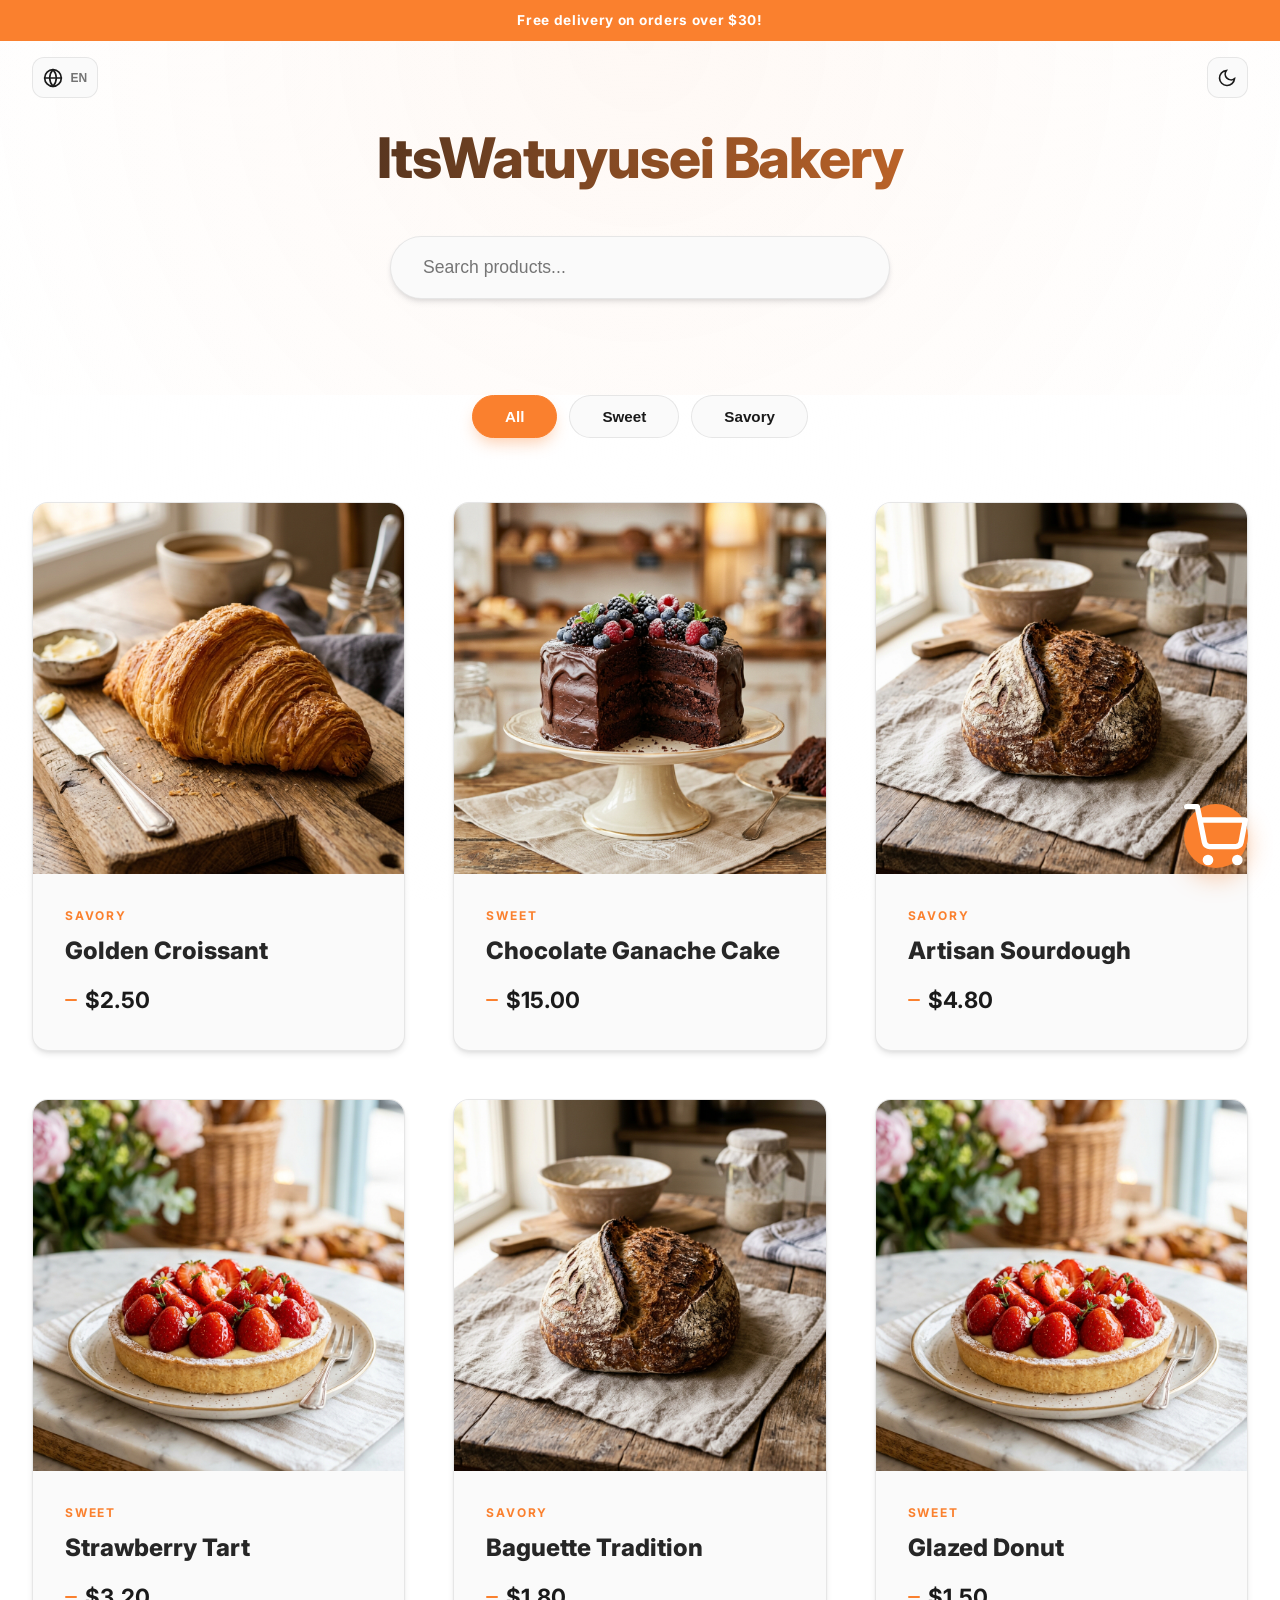
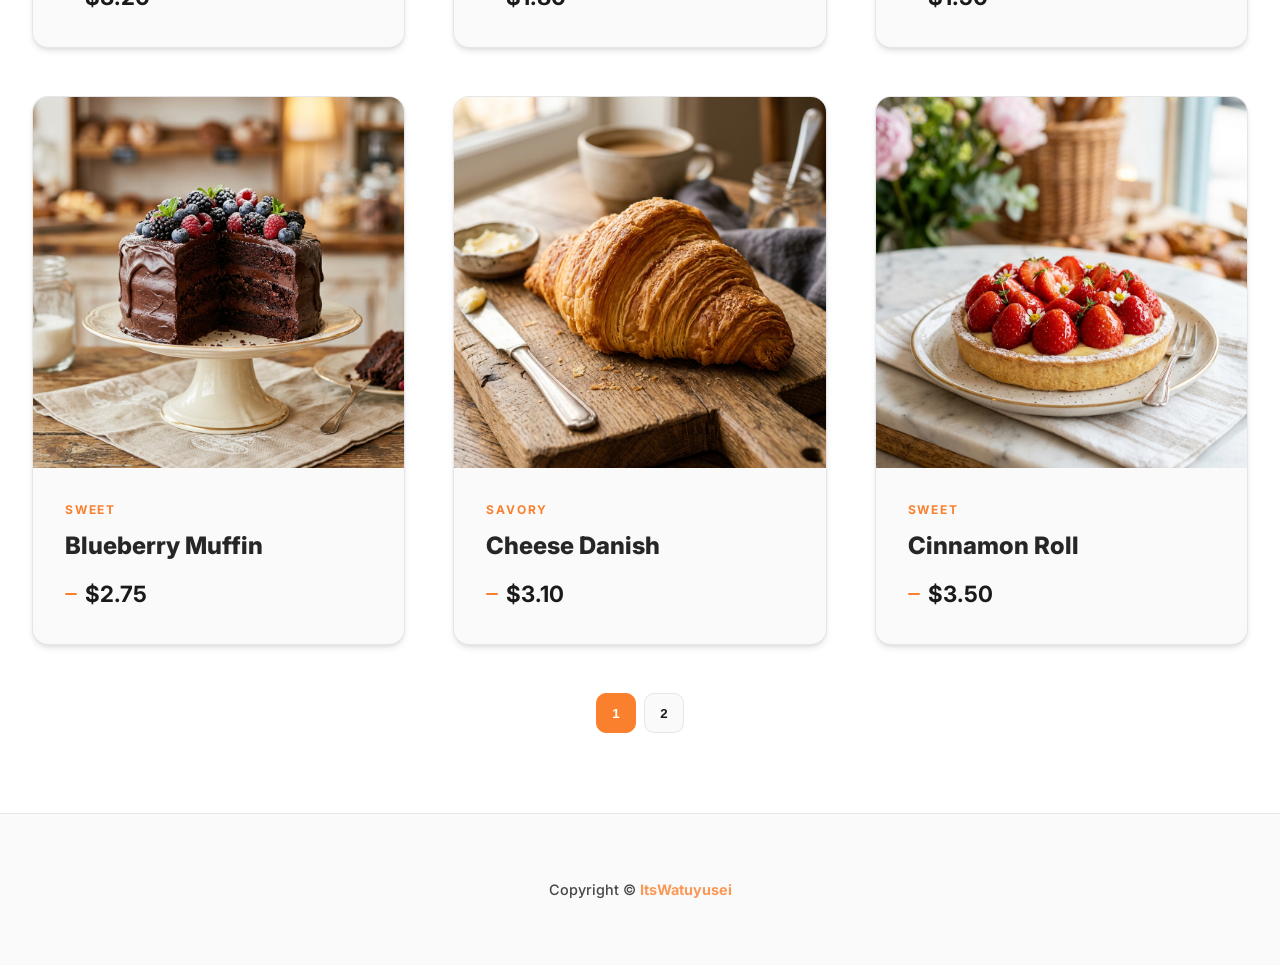
==== showcase/index.html @ b67e89ad "Add files via upload" ====
<!DOCTYPE html>
<html lang="en">
<head>
  <meta charset="UTF-8">
  <meta name="viewport" content="width=device-width, initial-scale=1.0">
  <title>Bakery Showcase | ItsWatuyusei</title>
  <meta name="description" content="Explore our delicious artisan bakery products. Sweet and savory delights made fresh daily.">
  <link rel="preconnect" href="https://fonts.googleapis.com">
  <link rel="preconnect" href="https://fonts.gstatic.com" crossorigin>
  <link href="https://fonts.googleapis.com/css2?family=Inter:wght@400;500;600;700&display=swap" rel="stylesheet">
  <link rel="icon" type="image/x-icon" href="https://itswatuyusei.github.io/favicon.ico">
  <link rel="stylesheet" href="./styles.css">
</head>
<body>
  <div class="app-container">
    <div id="promoBar" class="promo-bar">
      <div id="promoText" class="promo-text"></div>
    </div>
    <header>
      <div class="header-top">
        <div class="header-left">
          <button id="langToggle" class="icon-btn" aria-label="Toggle language">
            <svg viewBox="0 0 24 24" fill="none" stroke="currentColor" stroke-width="2" stroke-linecap="round" stroke-linejoin="round"><circle cx="12" cy="12" r="10"></circle><line x1="2" y1="12" x2="22" y2="12"></line><path d="M12 2a15.3 15.3 0 0 1 4 10 15.3 15.3 0 0 1-4 10 15.3 15.3 0 0 1-4-10 15.3 15.3 0 0 1 4-10z"></path></svg>
            <span class="lang-indicator" id="langIndicator">EN</span>
          </button>
        </div>
        <div class="header-actions">
          <button id="themeToggle" class="icon-btn" aria-label="Toggle theme">
            <svg class="sun-icon" viewBox="0 0 24 24" fill="none" stroke="currentColor" stroke-width="2"><circle cx="12" cy="12" r="5"></circle><line x1="12" y1="1" x2="12" y2="3"></line><line x1="12" y1="21" x2="12" y2="23"></line><line x1="4.22" y1="4.22" x2="5.64" y2="5.64"></line><line x1="18.36" y1="18.36" x2="19.78" y2="19.78"></line><line x1="1" y1="12" x2="3" y2="12"></line><line x1="21" y1="12" x2="23" y2="12"></line><line x1="4.22" y1="19.78" x2="5.64" y2="18.36"></line><line x1="18.36" y1="5.64" x2="19.78" y2="4.22"></line></svg>
            <svg class="moon-icon" viewBox="0 0 24 24" fill="none" stroke="currentColor" stroke-width="2"><path d="M21 12.79A9 9 0 1 1 11.21 3 7 7 0 0 0 21 12.79z"></path></svg>
          </button>
        </div>
      </div>
      <h1>ItsWatuyusei Bakery</h1>
      <div class="search-container">
        <input type="text" id="searchInput">
      </div>
    </header>

    <main>
      <div class="filters">
        <button class="filter-btn active" id="filterAll" data-category="all"></button>
        <button class="filter-btn" id="filterSweet" data-category="sweet"></button>
        <button class="filter-btn" id="filterSavory" data-category="savory"></button>
      </div>

      <div class="products-grid" id="productsGrid">
        <div class="product-card">
          <div class="product-image-container shimmer skeleton-image"></div>
          <div class="product-info">
            <div class="skeleton-text shimmer"></div>
            <div class="skeleton-text shimmer"></div>
            <div class="skeleton-price shimmer"></div>
          </div>
        </div>
        <div class="product-card">
          <div class="product-image-container shimmer skeleton-image"></div>
          <div class="product-info">
            <div class="skeleton-text shimmer"></div>
            <div class="skeleton-text shimmer"></div>
            <div class="skeleton-price shimmer"></div>
          </div>
        </div>
        <div class="product-card">
          <div class="product-image-container shimmer skeleton-image"></div>
          <div class="product-info">
            <div class="skeleton-text shimmer"></div>
            <div class="skeleton-text shimmer"></div>
            <div class="skeleton-price shimmer"></div>
          </div>
        </div>
      </div>

      <div class="pagination" id="pagination"></div>
    </main>

    <div id="productModal" class="modal">
      <div class="modal-content">
        <button id="closeModal" class="close-modal">&times;</button>
        <div class="modal-body">
          <div class="modal-image-container">
            <img id="modalImage" src="" alt="" class="modal-image">
          </div>
          <div class="modal-details">
            <div id="modalCategory" class="product-category"></div>
            <h2 id="modalName" class="product-name"></h2>
            <p id="modalDescription" class="product-description"></p>
            <div id="modalPrice" class="product-price"></div>
            <div class="modal-actions">
              <button id="addToCartBtn" class="add-to-cart-btn"></button>
              <a id="buyButton" href="" target="_blank" class="buy-btn"></a>
            </div>
          </div>
        </div>
      </div>
    </div>

    <button id="cartToggle" class="floating-cart">
      <svg viewBox="0 0 24 24" fill="none" stroke="currentColor" stroke-width="2" stroke-linecap="round" stroke-linejoin="round"><circle cx="9" cy="21" r="1"></circle><circle cx="20" cy="21" r="1"></circle><path d="M1 1h4l2.68 13.39a2 2 0 0 0 2 1.61h9.72a2 2 0 0 0 2-1.61L23 6H6"></path></svg>
      <span id="cartCount" class="cart-count">0</span>
    </button>
    <div id="cartOverlay" class="cart-overlay"></div>
    <div id="cartDrawer" class="cart-drawer">
      <div class="cart-header">
        <h2 id="cartTitle"></h2>
        <button id="closeCart" class="close-cart">&times;</button>
      </div>
      <div id="cartItems" class="cart-items"></div>
      <div class="cart-footer">
        <div class="cart-total-row">
          <span id="totalLabel"></span>
          <span id="cartTotal">$0.00</span>
        </div>
        <button id="checkoutBtn" class="checkout-btn"></button>
      </div>
    </div>

    <footer>
      <p>Copyright © <a href="https://itswatuyusei.com" target="_blank" rel="noopener noreferrer">ItsWatuyusei</a></p>
    </footer>
  </div>

  <script src="./config.js"></script>
  <script src="./app.js"></script>
</body>
</html>
---- showcase/styles.css ----
:root {
  --primary-h: 24;
  --primary-s: 95%;
  --primary-l: 58%;
  --primary: hsl(var(--primary-h), var(--primary-s), var(--primary-l));
  --primary-dark: hsl(var(--primary-h), var(--primary-s), 45%);
  --background: hsl(0, 0%, 100%);
  --foreground: hsl(0, 0%, 10%);
  --card: hsl(0, 0%, 98%);
  --card-foreground: hsl(0, 0%, 15%);
  --border: hsla(0, 0%, 0%, 0.08);
  --radius: 16px;
  --font-inter: 'Inter', sans-serif;
  --shadow: 0 4px 6px -1px rgba(0, 0, 0, 0.1), 0 2px 4px -1px rgba(0, 0, 0, 0.06);
  --shadow-hover: 0 20px 25px -5px rgba(0, 0, 0, 0.1), 0 10px 10px -5px rgba(0, 0, 0, 0.04);
}

body.dark-mode {
  --background: hsl(0, 0%, 3%);
  --foreground: hsl(0, 0%, 98%);
  --card: hsl(0, 0%, 7%);
  --card-foreground: hsl(0, 0%, 92%);
  --border: hsla(0, 0%, 100%, 0.1);
  --shadow: 0 10px 15px -3px rgba(0, 0, 0, 0.5);
  --shadow-hover: 0 25px 50px -12px rgba(0, 0, 0, 0.7);
}

* {
  margin: 0;
  padding: 0;
  box-sizing: border-box;
}

body {
  font-family: var(--font-inter);
  background-color: var(--background);
  background-image: 
    linear-gradient(var(--background), var(--background)),
    url('./bakery_background_texture_1777567586978.png');
  background-blend-mode: overlay;
  background-size: cover;
  background-attachment: fixed;
  background-position: center;
  color: var(--foreground);
  line-height: 1.6;
  transition: background-color 0.4s ease, color 0.4s ease;
  overflow-x: hidden;
}

body::before {
  content: "";
  position: fixed;
  top: 0;
  left: 0;
  width: 100%;
  height: 100%;
  background: radial-gradient(circle at center, transparent, var(--background));
  pointer-events: none;
  z-index: -1;
}

.app-container {
  min-height: 100vh;
  display: flex;
  flex-direction: column;
}

.promo-bar {
  background-color: var(--primary);
  color: white;
  padding: 0.6rem 1rem;
  text-align: center;
  font-size: 0.85rem;
  font-weight: 700;
  letter-spacing: 0.05em;
  position: relative;
  overflow: hidden;
  z-index: 100;
}

.promo-text {
  animation: promoFade 0.5s ease-in-out;
}

@keyframes promoFade {
  from { opacity: 0; transform: translateY(10px); }
  to { opacity: 1; transform: translateY(0); }
}

header {
  padding: 1rem 2rem 4rem;
  text-align: center;
  background: radial-gradient(circle at top, hsla(var(--primary-h), var(--primary-s), var(--primary-l), 0.05), transparent);
  position: relative;
}

.header-left {
  margin-right: auto;
}

.lang-indicator {
  font-size: 0.75rem;
  font-weight: 800;
  margin-left: 0.5rem;
  opacity: 0.6;
  transition: opacity 0.3s;
}

.icon-btn:hover .lang-indicator {
  opacity: 1;
}

.header-top {
  display: flex;
  justify-content: flex-end;
  align-items: center;
  gap: 1rem;
  max-width: 1300px;
  margin: 0 auto 1rem;
  width: 100%;
}

.header-actions {
  display: flex;
  gap: 0.75rem;
  align-items: center;
}

.icon-btn {
  background: none;
  text-decoration: none;
  border: 1px solid var(--border);
  color: var(--foreground);
  padding: 0.6rem;
  border-radius: 12px;
  cursor: pointer;
  transition: all 0.3s ease;
  display: flex;
  align-items: center;
  justify-content: center;
  background-color: var(--card);
}

.icon-btn:hover {
  border-color: var(--primary);
  color: var(--primary);
  transform: translateY(-2px);
}

.icon-btn svg {
  width: 20px;
  height: 20px;
}

.sun-icon { display: none; }
.moon-icon { display: block; }

body.dark-mode .sun-icon { display: block; }
body.dark-mode .moon-icon { display: none; }

h1 {
  font-size: 3.5rem;
  font-weight: 800;
  letter-spacing: -0.02em;
  margin-bottom: 1rem;
  background: linear-gradient(to right, var(--foreground), var(--primary));
  -webkit-background-clip: text;
  -webkit-text-fill-color: transparent;
}

.search-container {
  max-width: 500px;
  margin: 2rem auto;
  position: relative;
}

#searchInput {
  width: 100%;
  padding: 1.25rem 2rem;
  border-radius: 100px;
  border: 1px solid var(--border);
  background-color: var(--card);
  color: var(--foreground);
  font-size: 1.1rem;
  box-shadow: var(--shadow);
  transition: all 0.4s cubic-bezier(0.175, 0.885, 0.32, 1.275);
}

#searchInput:focus {
  outline: none;
  border-color: var(--primary);
  transform: scale(1.02);
  box-shadow: 0 0 0 4px hsla(var(--primary-h), var(--primary-s), var(--primary-l), 0.15);
}

.filters {
  display: flex;
  justify-content: center;
  gap: 0.75rem;
  margin-bottom: 4rem;
  flex-wrap: wrap;
}

.filter-btn {
  padding: 0.75rem 2rem;
  border-radius: 100px;
  border: 1px solid var(--border);
  background-color: var(--card);
  color: var(--foreground);
  cursor: pointer;
  transition: all 0.3s ease;
  font-weight: 600;
  font-size: 0.95rem;
}

.filter-btn:hover {
  border-color: var(--primary);
  transform: translateY(-2px);
}

.filter-btn.active {
  background-color: var(--primary);
  color: white;
  border-color: var(--primary);
  box-shadow: 0 8px 16px -4px hsla(var(--primary-h), var(--primary-s), var(--primary-l), 0.4);
}

.products-grid {
  display: grid;
  grid-template-columns: repeat(auto-fill, minmax(320px, 1fr));
  gap: 3rem;
  padding: 0 2rem;
  max-width: 1300px;
  margin: 0 auto 3rem;
  flex: 1;
}

.product-card {
  background-color: var(--card);
  border-radius: var(--radius);
  border: 1px solid var(--border);
  overflow: hidden;
  transition: all 0.5s cubic-bezier(0.23, 1, 0.32, 1);
  cursor: pointer;
  display: flex;
  flex-direction: column;
  box-shadow: var(--shadow);
  opacity: 0;
  animation: fadeInUp 0.8s forwards;
}

@keyframes fadeInUp {
  from {
    opacity: 0;
    transform: translateY(30px);
  }
  to {
    opacity: 1;
    transform: translateY(0);
  }
}

.product-card:hover {
  transform: translateY(-12px) scale(1.02);
  box-shadow: var(--shadow-hover);
  border-color: hsla(var(--primary-h), var(--primary-s), var(--primary-l), 0.3);
}

.product-image-container {
  width: 100%;
  aspect-ratio: 1/1;
  overflow: hidden;
  background-color: var(--border);
  position: relative;
}

.product-image {
  width: 100%;
  height: 100%;
  object-fit: cover;
  transition: transform 0.8s cubic-bezier(0.2, 0, 0, 1);
}

.product-card:hover .product-image {
  transform: scale(1.15);
}

.product-info {
  padding: 2rem;
  flex: 1;
  display: flex;
  flex-direction: column;
}

.product-category {
  font-size: 0.75rem;
  text-transform: uppercase;
  letter-spacing: 0.15em;
  color: var(--primary);
  font-weight: 700;
  margin-bottom: 0.75rem;
}

.product-name {
  font-size: 1.5rem;
  font-weight: 800;
  margin-bottom: 1rem;
  color: var(--card-foreground);
  line-height: 1.2;
}

.product-price {
  font-size: 1.4rem;
  font-weight: 700;
  color: var(--foreground);
  margin-top: auto;
  display: flex;
  align-items: center;
  gap: 0.5rem;
}

.product-price::before {
  content: "";
  width: 12px;
  height: 2px;
  background: var(--primary);
  border-radius: 2px;
}

.pagination {
  display: flex;
  justify-content: center;
  gap: 0.5rem;
  margin: 2rem auto 5rem;
}

.page-btn {
  width: 40px;
  height: 40px;
  border-radius: 10px;
  border: 1px solid var(--border);
  background-color: var(--card);
  color: var(--foreground);
  cursor: pointer;
  transition: all 0.3s ease;
  font-weight: 600;
  display: flex;
  align-items: center;
  justify-content: center;
}

.page-btn:hover {
  border-color: var(--primary);
  color: var(--primary);
}

.page-btn.active {
  background-color: var(--primary);
  color: white;
  border-color: var(--primary);
}

footer {
  padding: 4rem 2rem;
  text-align: center;
  border-top: 1px solid var(--border);
  background-color: var(--card);
}

footer p {
  opacity: 0.8;
  font-weight: 500;
  font-size: 0.9rem;
}

footer a {
  color: var(--primary);
  text-decoration: none;
  font-weight: 700;
  transition: opacity 0.3s;
}

footer a:hover {
  opacity: 0.7;
}

.shimmer {
  background: linear-gradient(
    90deg,
    var(--card) 25%,
    var(--border) 50%,
    var(--card) 75%
  );
  background-size: 200% 100%;
  animation: shimmer 1.5s infinite linear;
}

@keyframes shimmer {
  to {
    background-position: -200% 0;
  }
}

.skeleton-image { height: 100%; width: 100%; }
.skeleton-text { height: 24px; width: 80%; margin: 10px 0; border-radius: 6px; }
.skeleton-price { height: 28px; width: 40%; border-radius: 6px; margin-top: 20px; }

.no-results {
  grid-column: 1 / -1;
  text-align: center;
  padding: 4rem;
  font-size: 1.2rem;
  opacity: 0.6;
}

@media (max-width: 768px) {
  h1 { font-size: 2.5rem; }
  .products-grid { gap: 1.5rem; padding: 0 1rem; }
}

.modal {
  position: fixed;
  top: 0;
  left: 0;
  width: 100%;
  height: 100%;
  background-color: rgba(0, 0, 0, 0.8);
  backdrop-filter: blur(8px);
  display: none;
  justify-content: center;
  align-items: center;
  z-index: 1000;
  padding: 2rem;
  opacity: 0;
  transition: opacity 0.3s ease;
}

.modal.active {
  display: flex;
  opacity: 1;
}

.modal-content {
  background-color: var(--card);
  width: 100%;
  max-width: 900px;
  border-radius: 24px;
  position: relative;
  overflow: hidden;
  box-shadow: var(--shadow-hover);
  animation: modalPop 0.4s cubic-bezier(0.175, 0.885, 0.32, 1.275);
}

@keyframes modalPop {
  from { transform: scale(0.9) translateY(20px); opacity: 0; }
  to { transform: scale(1) translateY(0); opacity: 1; }
}

.close-modal {
  position: absolute;
  top: 1.5rem;
  right: 1.5rem;
  background: var(--background);
  border: 1px solid var(--border);
  width: 40px;
  height: 40px;
  border-radius: 50%;
  font-size: 1.5rem;
  cursor: pointer;
  z-index: 10;
  color: var(--foreground);
  display: flex;
  align-items: center;
  justify-content: center;
  transition: all 0.3s ease;
}

.close-modal:hover {
  background-color: var(--primary);
  color: white;
  border-color: var(--primary);
}

.modal-body {
  display: grid;
  grid-template-columns: 1fr 1fr;
}

.modal-image-container {
  width: 100%;
  aspect-ratio: 1/1;
  background-color: var(--border);
}

.modal-image {
  width: 100%;
  height: 100%;
  object-fit: cover;
}

.modal-details {
  padding: 3rem;
  display: flex;
  flex-direction: column;
}

.product-description {
  margin: 1.5rem 0;
  color: var(--card-foreground);
  opacity: 0.8;
  font-size: 1.05rem;
  line-height: 1.6;
}

.modal-actions {
  display: flex;
  gap: 1rem;
  margin-top: 2rem;
  flex-wrap: wrap;
}

.add-to-cart-btn {
  flex: 1;
  min-width: 150px;
  background-color: var(--card);
  border: 2px solid var(--primary);
  color: var(--primary);
  padding: 1rem;
  border-radius: 12px;
  font-weight: 700;
  cursor: pointer;
  transition: all 0.3s ease;
}

.add-to-cart-btn:hover {
  background-color: var(--primary);
  color: white;
}

.buy-btn {
  flex: 1;
  min-width: 150px;
  display: inline-flex;
  align-items: center;
  justify-content: center;
  background-color: #25d366; 
  color: white;
  text-decoration: none;
  padding: 1rem;
  border-radius: 12px;
  font-weight: 700;
  transition: all 0.3s ease;
  box-shadow: 0 4px 15px rgba(37, 211, 102, 0.3);
}

.buy-btn:hover {
  transform: translateY(-3px);
  box-shadow: 0 8px 25px rgba(37, 211, 102, 0.4);
  filter: brightness(1.1);
}

.floating-cart {
  position: fixed;
  bottom: 2rem;
  right: 2rem;
  width: 64px;
  height: 64px;
  background-color: var(--primary);
  color: white;
  border: none;
  border-radius: 50%;
  display: flex;
  align-items: center;
  justify-content: center;
  box-shadow: 0 10px 25px hsla(var(--primary-h), var(--primary-s), var(--primary-l), 0.4);
  cursor: pointer;
  z-index: 900;
  transition: all 0.3s cubic-bezier(0.175, 0.885, 0.32, 1.275);
}

.floating-cart:hover {
  transform: scale(1.1) translateY(-5px);
}

.cart-count {
  position: absolute;
  top: -5px;
  right: -5px;
  background-color: var(--foreground);
  color: var(--background);
  font-size: 0.75rem;
  font-weight: 800;
  width: 24px;
  height: 24px;
  border-radius: 50%;
  display: flex;
  align-items: center;
  justify-content: center;
  border: 2px solid var(--primary);
}

.cart-overlay {
  position: fixed;
  top: 0;
  left: 0;
  width: 100%;
  height: 100%;
  background-color: rgba(0,0,0,0.5);
  backdrop-filter: blur(4px);
  z-index: 1900;
  opacity: 0;
  visibility: hidden;
  transition: all 0.4s ease;
}

.cart-overlay.active {
  opacity: 1;
  visibility: visible;
}

.cart-drawer {
  position: fixed;
  top: 0;
  right: -100%;
  width: 100%;
  max-width: 400px;
  height: 100%;
  background-color: var(--card);
  backdrop-filter: blur(10px);
  box-shadow: -10px 0 30px rgba(0,0,0,0.1);
  z-index: 2000;
  transition: right 0.4s cubic-bezier(0.4, 0, 0.2, 1);
  display: flex;
  flex-direction: column;
}

.cart-drawer.active {
  right: 0;
}

.cart-header {
  padding: 2rem;
  border-bottom: 1px solid var(--border);
  display: flex;
  justify-content: space-between;
  align-items: center;
}

.close-cart {
  background: none;
  border: none;
  font-size: 2rem;
  color: var(--foreground);
  cursor: pointer;
}

.cart-items {
  flex: 1;
  overflow-y: auto;
  padding: 2rem;
  display: flex;
  flex-direction: column;
  gap: 1.5rem;
}

.cart-item {
  display: flex;
  gap: 1rem;
  align-items: center;
  animation: fadeInUp 0.3s ease-out;
}

.cart-item-img {
  width: 60px;
  height: 60px;
  border-radius: 8px;
  object-fit: cover;
}

.cart-item-info {
  flex: 1;
}

.cart-item-name {
  font-weight: 700;
  font-size: 0.95rem;
}

.cart-item-price {
  font-size: 0.85rem;
  opacity: 0.7;
}

.remove-item {
  background: none;
  border: none;
  color: #ff4444;
  cursor: pointer;
  padding: 0.5rem;
}

.cart-footer {
  padding: 2rem;
  border-top: 1px solid var(--border);
  background-color: var(--background);
}

.cart-total-row {
  display: flex;
  justify-content: space-between;
  font-size: 1.2rem;
  font-weight: 800;
  margin-bottom: 1.5rem;
}

.checkout-btn {
  width: 100%;
  background-color: #25d366;
  color: white;
  border: none;
  padding: 1.25rem;
  border-radius: 12px;
  font-weight: 800;
  font-size: 1rem;
  cursor: pointer;
  transition: all 0.3s ease;
  box-shadow: 0 4px 15px rgba(37, 211, 102, 0.3);
}

.checkout-btn:hover:not(:disabled) {
  filter: brightness(1.1);
  transform: translateY(-2px);
}

.checkout-btn:disabled {
  background-color: var(--border);
  cursor: not-allowed;
  box-shadow: none;
}

@media (max-width: 768px) {
  h1 { font-size: 2.5rem; }
  .products-grid { gap: 1.5rem; padding: 0 1rem; }
  .modal-body {
    grid-template-columns: 1fr;
  }
  .modal-details {
    padding: 2rem;
  }
  .modal {
    padding: 1rem;
  }
  .modal-image-container {
    aspect-ratio: 16/9;
  }
}

@media (max-width: 480px) {
  header {
    padding: 1.5rem 1rem 3rem;
  }
  h1 { font-size: 2rem; }
  .filters {
    gap: 0.5rem;
    margin-bottom: 2.5rem;
  }
  .filter-btn {
    padding: 0.6rem 1.2rem;
    font-size: 0.85rem;
  }
  .product-card {
    border-radius: 12px;
  }
  .product-info {
    padding: 1.5rem;
  }
  .product-name {
    font-size: 1.25rem;
  }
  .modal-content {
    border-radius: 16px;
  }
  .modal-details {
    padding: 1.5rem;
  }
}

@media (hover: none) {
  body {
    background-attachment: scroll;
  }
  .product-card:hover {
    transform: none;
  }
}
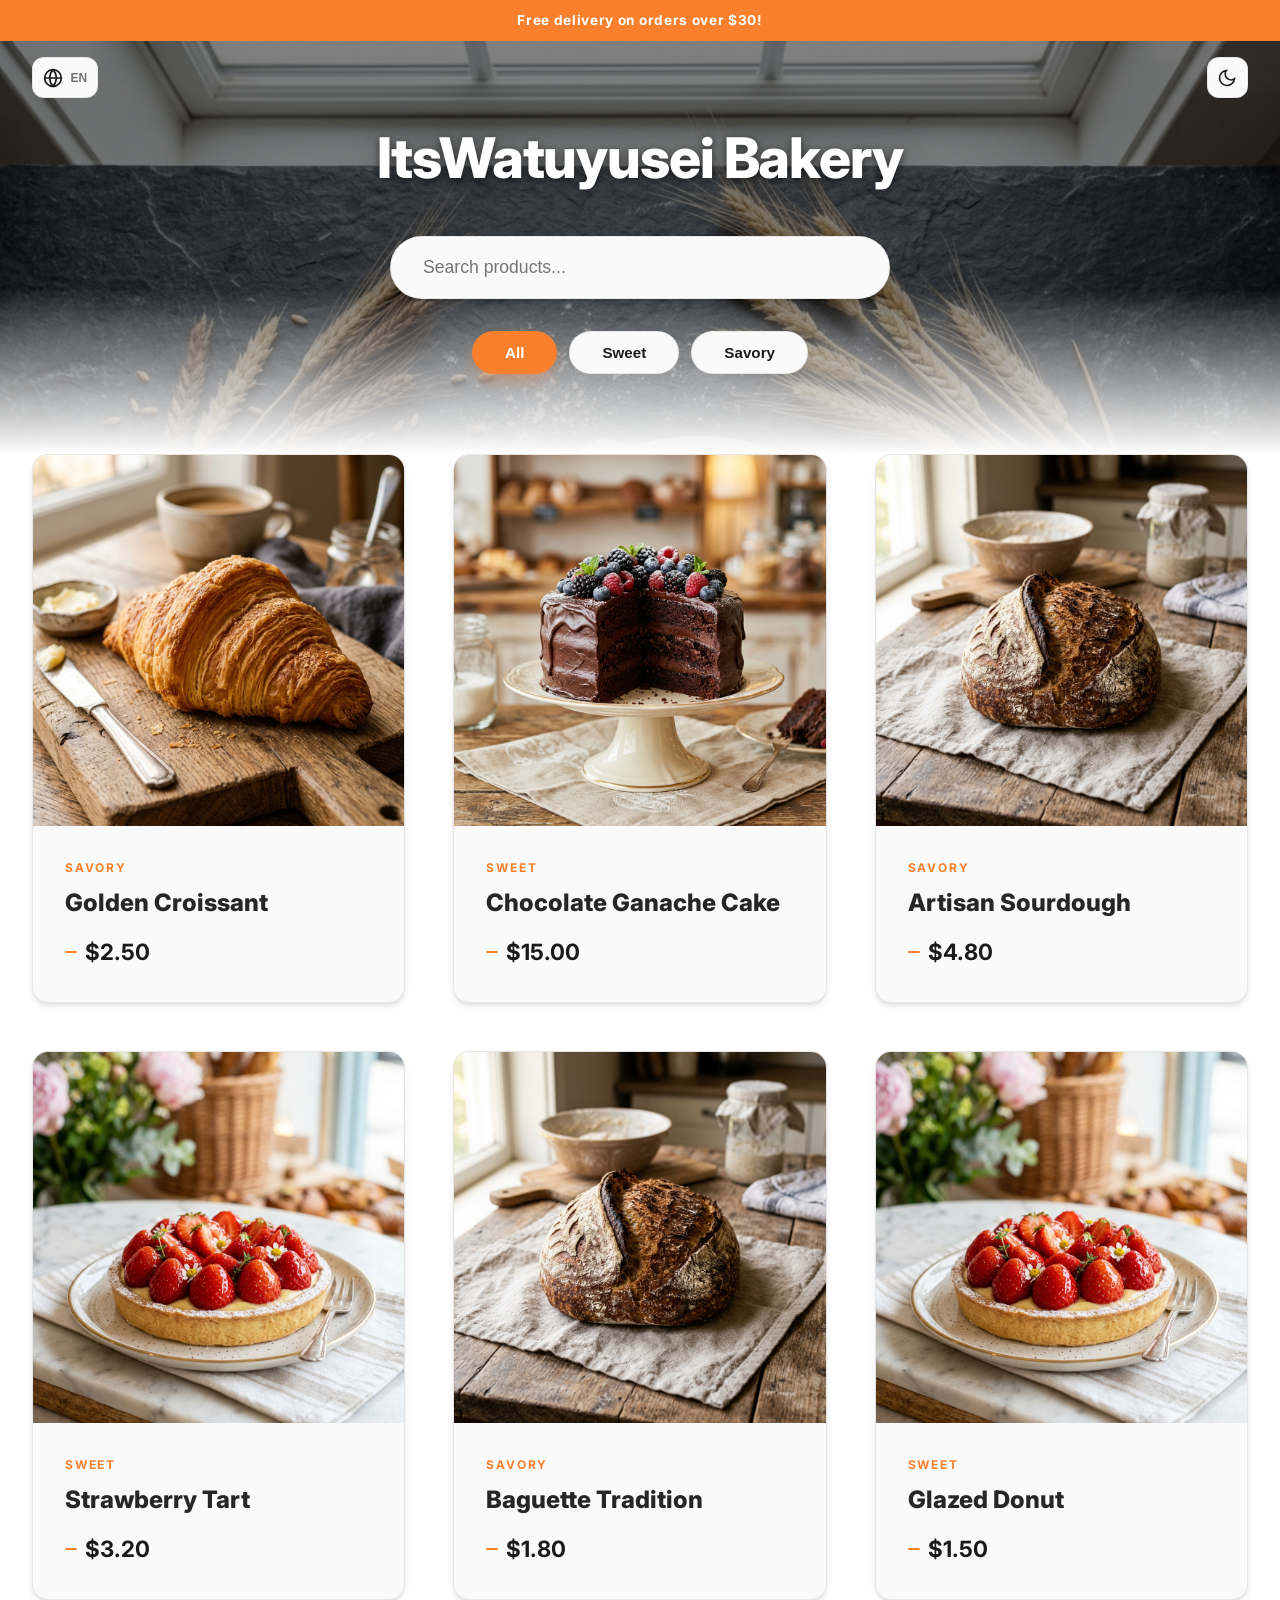
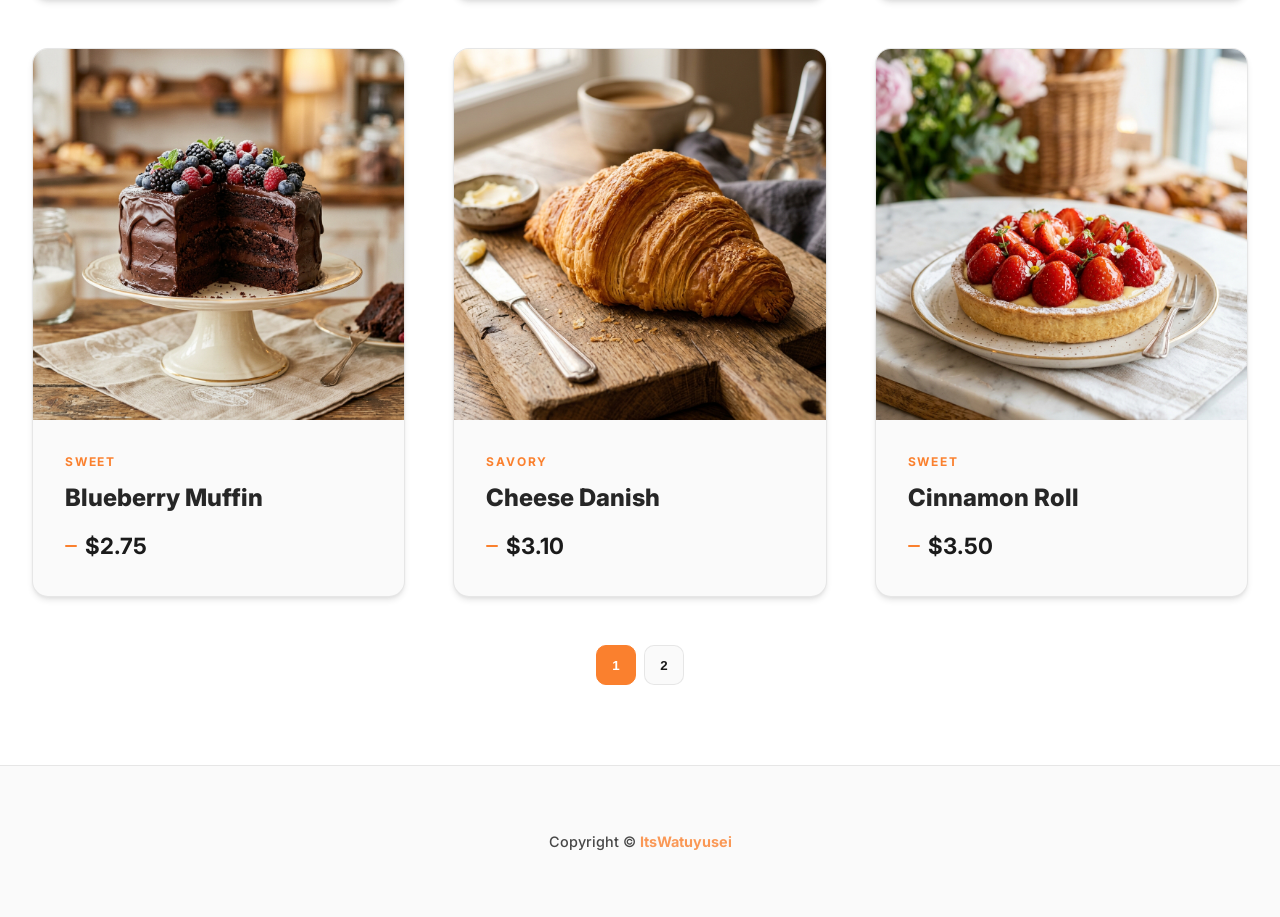
==== commit affdba50: "Add files via upload" ====
--- a/showcase/index.html
+++ b/showcase/index.html
@@ -13,6 +13,7 @@
 </head>
 <body>
   <div class="app-container">
+    <div id="scrollProgress" class="scroll-progress"></div>
     <div id="promoBar" class="promo-bar">
       <div id="promoText" class="promo-text"></div>
     </div>
@@ -29,21 +30,24 @@
             <svg class="sun-icon" viewBox="0 0 24 24" fill="none" stroke="currentColor" stroke-width="2"><circle cx="12" cy="12" r="5"></circle><line x1="12" y1="1" x2="12" y2="3"></line><line x1="12" y1="21" x2="12" y2="23"></line><line x1="4.22" y1="4.22" x2="5.64" y2="5.64"></line><line x1="18.36" y1="18.36" x2="19.78" y2="19.78"></line><line x1="1" y1="12" x2="3" y2="12"></line><line x1="21" y1="12" x2="23" y2="12"></line><line x1="4.22" y1="19.78" x2="5.64" y2="18.36"></line><line x1="18.36" y1="5.64" x2="19.78" y2="4.22"></line></svg>
             <svg class="moon-icon" viewBox="0 0 24 24" fill="none" stroke="currentColor" stroke-width="2"><path d="M21 12.79A9 9 0 1 1 11.21 3 7 7 0 0 0 21 12.79z"></path></svg>
           </button>
+          <button id="cartToggle" class="icon-btn cart-toggle" aria-label="View cart">
+            <svg viewBox="0 0 24 24" fill="none" stroke="currentColor" stroke-width="2" stroke-linecap="round" stroke-linejoin="round"><circle cx="9" cy="21" r="1"></circle><circle cx="20" cy="21" r="1"></circle><path d="M1 1h4l2.68 13.39a2 2 0 0 0 2 1.61h9.72a2 2 0 0 0 2-1.61L23 6H6"></path></svg>
+            <span id="cartCount" class="cart-count">0</span>
+          </button>
         </div>
       </div>
       <h1>ItsWatuyusei Bakery</h1>
       <div class="search-container">
         <input type="text" id="searchInput">
       </div>
-    </header>
-
-    <main>
       <div class="filters">
         <button class="filter-btn active" id="filterAll" data-category="all"></button>
         <button class="filter-btn" id="filterSweet" data-category="sweet"></button>
         <button class="filter-btn" id="filterSavory" data-category="savory"></button>
       </div>
+    </header>
 
+    <main>
       <div class="products-grid" id="productsGrid">
         <div class="product-card">
           <div class="product-image-container shimmer skeleton-image"></div>
@@ -95,10 +99,10 @@
       </div>
     </div>
 
-    <button id="cartToggle" class="floating-cart">
-      <svg viewBox="0 0 24 24" fill="none" stroke="currentColor" stroke-width="2" stroke-linecap="round" stroke-linejoin="round"><circle cx="9" cy="21" r="1"></circle><circle cx="20" cy="21" r="1"></circle><path d="M1 1h4l2.68 13.39a2 2 0 0 0 2 1.61h9.72a2 2 0 0 0 2-1.61L23 6H6"></path></svg>
-      <span id="cartCount" class="cart-count">0</span>
+    <button id="backToTop" class="back-to-top" aria-label="Back to top">
+      <svg viewBox="0 0 24 24" fill="none" stroke="currentColor" stroke-width="3" stroke-linecap="round" stroke-linejoin="round"><path d="m18 15-6-6-6 6"/></svg>
     </button>
+
     <div id="cartOverlay" class="cart-overlay"></div>
     <div id="cartDrawer" class="cart-drawer">
       <div class="cart-header">
--- a/showcase/styles.css
+++ b/showcase/styles.css
@@ -34,13 +34,6 @@
 body {
   font-family: var(--font-inter);
   background-color: var(--background);
-  background-image: 
-    linear-gradient(var(--background), var(--background)),
-    url('./bakery_background_texture_1777567586978.png');
-  background-blend-mode: overlay;
-  background-size: cover;
-  background-attachment: fixed;
-  background-position: center;
   color: var(--foreground);
   line-height: 1.6;
   transition: background-color 0.4s ease, color 0.4s ease;
@@ -48,15 +41,7 @@
 }
 
 body::before {
-  content: "";
-  position: fixed;
-  top: 0;
-  left: 0;
-  width: 100%;
-  height: 100%;
-  background: radial-gradient(circle at center, transparent, var(--background));
-  pointer-events: none;
-  z-index: -1;
+  display: none;
 }
 
 .app-container {
@@ -88,10 +73,39 @@
 }
 
 header {
-  padding: 1rem 2rem 4rem;
+  padding: 1rem 2rem 5rem;
   text-align: center;
-  background: radial-gradient(circle at top, hsla(var(--primary-h), var(--primary-s), var(--primary-l), 0.05), transparent);
   position: relative;
+  overflow: hidden;
+  background-image: url('./bakery_background_texture_1777567586978.png');
+  background-size: cover;
+  background-position: center top;
+  background-attachment: scroll;
+}
+
+header::before {
+  content: '';
+  position: absolute;
+  inset: 0;
+  background: rgba(0, 0, 0, 0.5);
+  z-index: 0;
+}
+
+header::after {
+  content: '';
+  position: absolute;
+  bottom: 0;
+  left: 0;
+  right: 0;
+  height: 40%;
+  background: linear-gradient(to bottom, transparent, var(--background));
+  z-index: 1;
+  transition: background 0.4s ease;
+}
+
+header > * {
+  position: relative;
+  z-index: 2;
 }
 
 .header-left {
@@ -163,9 +177,8 @@
   font-weight: 800;
   letter-spacing: -0.02em;
   margin-bottom: 1rem;
-  background: linear-gradient(to right, var(--foreground), var(--primary));
-  -webkit-background-clip: text;
-  -webkit-text-fill-color: transparent;
+  color: #ffffff;
+  text-shadow: 0 2px 8px rgba(0,0,0,0.6), 0 0 40px rgba(0,0,0,0.3);
 }
 
 .search-container {
@@ -197,7 +210,7 @@
   display: flex;
   justify-content: center;
   gap: 0.75rem;
-  margin-bottom: 4rem;
+  margin-top: 1.5rem;
   flex-wrap: wrap;
 }
 
@@ -559,44 +572,88 @@
   filter: brightness(1.1);
 }
 
-.floating-cart {
+.cart-toggle {
+  position: relative;
+}
+
+.cart-toggle.hidden {
+  display: none;
+}
+
+.cart-count {
+  position: absolute;
+  top: -6px;
+  right: -6px;
+  background-color: var(--primary);
+  color: white;
+  font-size: 0.65rem;
+  font-weight: 800;
+  width: 18px;
+  height: 18px;
+  border-radius: 50%;
+  display: flex;
+  align-items: center;
+  justify-content: center;
+  border: 2px solid var(--card);
+  animation: cartPop 0.3s cubic-bezier(0.175, 0.885, 0.32, 1.275);
+}
+
+@keyframes cartPop {
+  from { transform: scale(0); }
+  to   { transform: scale(1); }
+}
+
+.scroll-progress {
+  position: fixed;
+  top: 0;
+  left: 0;
+  width: 0%;
+  height: 4px;
+  background: var(--primary);
+  z-index: 2100;
+  transition: width 0.1s ease;
+  box-shadow: 0 0 10px hsla(var(--primary-h), var(--primary-s), var(--primary-l), 0.5);
+}
+
+.back-to-top {
   position: fixed;
   bottom: 2rem;
   right: 2rem;
-  width: 64px;
-  height: 64px;
+  width: 50px;
+  height: 50px;
+  background-color: var(--card);
+  color: var(--foreground);
+  border: 1px solid var(--border);
+  border-radius: 50%;
+  display: flex;
+  align-items: center;
+  justify-content: center;
+  box-shadow: var(--shadow);
+  cursor: pointer;
+  z-index: 850;
+  opacity: 0;
+  visibility: hidden;
+  transform: translateY(20px);
+  transition: all 0.4s cubic-bezier(0.175, 0.885, 0.32, 1.275);
+}
+
+.back-to-top.active {
+  opacity: 1;
+  visibility: visible;
+  transform: translateY(0);
+}
+
+.back-to-top:hover {
   background-color: var(--primary);
   color: white;
-  border: none;
-  border-radius: 50%;
-  display: flex;
-  align-items: center;
-  justify-content: center;
-  box-shadow: 0 10px 25px hsla(var(--primary-h), var(--primary-s), var(--primary-l), 0.4);
-  cursor: pointer;
-  z-index: 900;
-  transition: all 0.3s cubic-bezier(0.175, 0.885, 0.32, 1.275);
-}
-
-.floating-cart:hover {
-  transform: scale(1.1) translateY(-5px);
-}
-
-.cart-count {
-  position: absolute;
-  top: -5px;
-  right: -5px;
-  background-color: var(--foreground);
-  color: var(--background);
-  font-size: 0.75rem;
-  font-weight: 800;
+  border-color: var(--primary);
+  transform: translateY(-5px);
+  box-shadow: 0 10px 20px rgba(0,0,0,0.1);
+}
+
+.back-to-top svg {
   width: 24px;
   height: 24px;
-  border-radius: 50%;
-  display: flex;
-  align-items: center;
-  justify-content: center;
-  border: 2px solid var(--primary);
 }
 
 .cart-overlay {
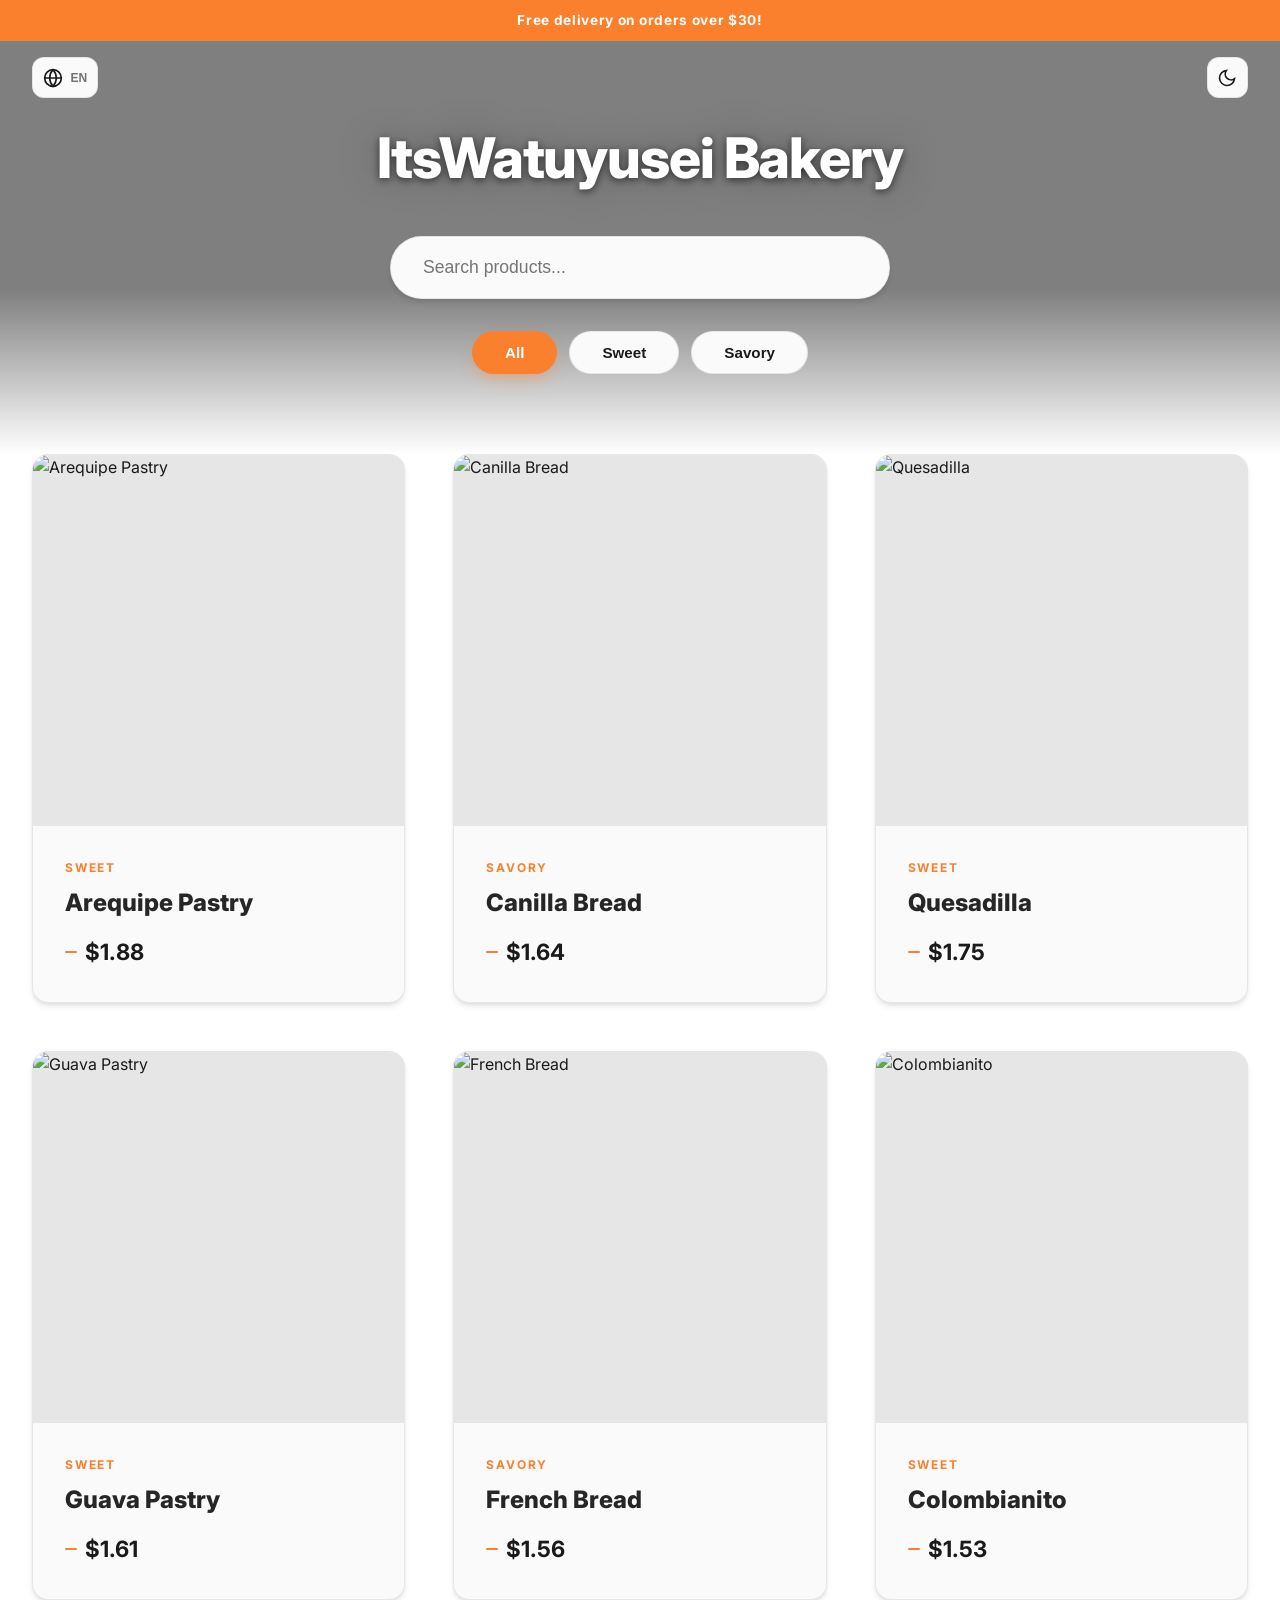
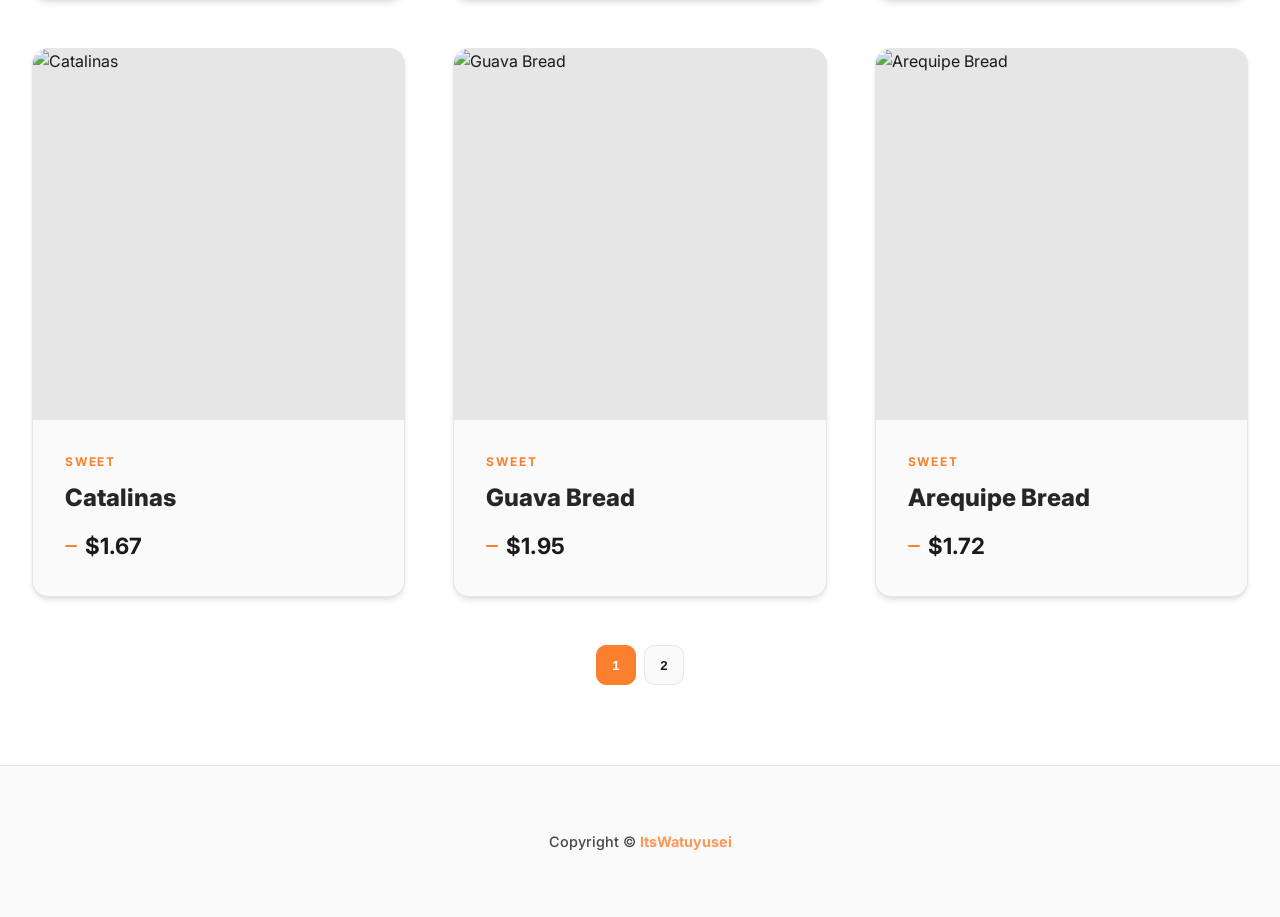
==== commit 134b2235: "Add files via upload" ====
--- a/showcase/index.html
+++ b/showcase/index.html
@@ -9,7 +9,10 @@
   <link rel="preconnect" href="https://fonts.gstatic.com" crossorigin>
   <link href="https://fonts.googleapis.com/css2?family=Inter:wght@400;500;600;700&display=swap" rel="stylesheet">
   <link rel="icon" type="image/x-icon" href="https://itswatuyusei.github.io/favicon.ico">
-  <link rel="stylesheet" href="./styles.css">
+  <link rel="apple-touch-icon" href="https://itswatuyusei.github.io/favicon.ico">
+  <link rel="manifest" href="./manifest.json">
+  <meta name="theme-color" content="#ff6a00">
+  <link rel="stylesheet" href="./assets/css/styles.css">
 </head>
 <body>
   <div class="app-container">
@@ -82,7 +85,7 @@
       <div class="modal-content">
         <button id="closeModal" class="close-modal">&times;</button>
         <div class="modal-body">
-          <div class="modal-image-container">
+          <div class="modal-image-container" id="modalImageContainer">
             <img id="modalImage" src="" alt="" class="modal-image">
           </div>
           <div class="modal-details">
@@ -115,6 +118,10 @@
           <span id="totalLabel"></span>
           <span id="cartTotal">$0.00</span>
         </div>
+        <div class="cart-total-row cart-total-bcv">
+          <span id="totalBcvLabel"></span>
+          <span id="cartTotalBcv">Bs. —</span>
+        </div>
         <button id="checkoutBtn" class="checkout-btn"></button>
       </div>
     </div>
@@ -124,7 +131,16 @@
     </footer>
   </div>
 
-  <script src="./config.js"></script>
-  <script src="./app.js"></script>
+  <script src="./assets/js/config.js"></script>
+  <script src="./assets/js/app.js"></script>
+  <script>
+    if ('serviceWorker' in navigator) {
+      window.addEventListener('load', () => {
+        navigator.serviceWorker.register('./sw.js')
+          .then(registration => console.log('SW registered: ', registration.scope))
+          .catch(err => console.log('SW registration failed: ', err));
+      });
+    }
+  </script>
 </body>
 </html>
--- a/showcase/assets/css/styles.css
+++ b/showcase/assets/css/styles.css
@@ -0,0 +1,927 @@
+:root {
+  --primary-h: 24;
+  --primary-s: 95%;
+  --primary-l: 58%;
+  --primary: hsl(var(--primary-h), var(--primary-s), var(--primary-l));
+  --primary-dark: hsl(var(--primary-h), var(--primary-s), 45%);
+  --background: hsl(0, 0%, 100%);
+  --foreground: hsl(0, 0%, 10%);
+  --card: hsl(0, 0%, 98%);
+  --card-foreground: hsl(0, 0%, 15%);
+  --border: hsla(0, 0%, 0%, 0.08);
+  --radius: 16px;
+  --font-inter: 'Inter', sans-serif;
+  --shadow: 0 4px 6px -1px rgba(0, 0, 0, 0.1), 0 2px 4px -1px rgba(0, 0, 0, 0.06);
+  --shadow-hover: 0 20px 25px -5px rgba(0, 0, 0, 0.1), 0 10px 10px -5px rgba(0, 0, 0, 0.04);
+}
+
+body.dark-mode {
+  --background: hsl(0, 0%, 3%);
+  --foreground: hsl(0, 0%, 98%);
+  --card: hsl(0, 0%, 7%);
+  --card-foreground: hsl(0, 0%, 92%);
+  --border: hsla(0, 0%, 100%, 0.1);
+  --shadow: 0 10px 15px -3px rgba(0, 0, 0, 0.5);
+  --shadow-hover: 0 25px 50px -12px rgba(0, 0, 0, 0.7);
+}
+
+* {
+  margin: 0;
+  padding: 0;
+  box-sizing: border-box;
+}
+
+body {
+  font-family: var(--font-inter);
+  background-color: var(--background);
+  color: var(--foreground);
+  line-height: 1.6;
+  transition: background-color 0.4s ease, color 0.4s ease;
+  overflow-x: hidden;
+}
+
+body::before {
+  display: none;
+}
+
+.app-container {
+  min-height: 100vh;
+  display: flex;
+  flex-direction: column;
+}
+
+.promo-bar {
+  background-color: var(--primary);
+  color: white;
+  padding: 0.6rem 1rem;
+  text-align: center;
+  font-size: 0.85rem;
+  font-weight: 700;
+  letter-spacing: 0.05em;
+  position: relative;
+  overflow: hidden;
+  z-index: 100;
+}
+
+.promo-text {
+  animation: promoFade 0.5s ease-in-out;
+}
+
+@keyframes promoFade {
+  from { opacity: 0; transform: translateY(10px); }
+  to { opacity: 1; transform: translateY(0); }
+}
+
+header {
+  padding: 1rem 2rem 5rem;
+  text-align: center;
+  position: relative;
+  overflow: hidden;
+  background-image: url('../../bakery_background_texture_1777567586978.png');
+  background-size: cover;
+  background-position: center top;
+  background-attachment: scroll;
+}
+
+header::before {
+  content: '';
+  position: absolute;
+  inset: 0;
+  background: rgba(0, 0, 0, 0.5);
+  z-index: 0;
+}
+
+header::after {
+  content: '';
+  position: absolute;
+  bottom: 0;
+  left: 0;
+  right: 0;
+  height: 40%;
+  background: linear-gradient(to bottom, transparent, var(--background));
+  z-index: 1;
+  transition: background 0.4s ease;
+}
+
+header > * {
+  position: relative;
+  z-index: 2;
+}
+
+.header-left {
+  margin-right: auto;
+}
+
+.lang-indicator {
+  font-size: 0.75rem;
+  font-weight: 800;
+  margin-left: 0.5rem;
+  opacity: 0.6;
+  transition: opacity 0.3s;
+}
+
+.icon-btn:hover .lang-indicator {
+  opacity: 1;
+}
+
+.header-top {
+  display: flex;
+  justify-content: flex-end;
+  align-items: center;
+  gap: 1rem;
+  max-width: 1300px;
+  margin: 0 auto 1rem;
+  width: 100%;
+}
+
+.header-actions {
+  display: flex;
+  gap: 0.75rem;
+  align-items: center;
+}
+
+.icon-btn {
+  background: none;
+  text-decoration: none;
+  border: 1px solid var(--border);
+  color: var(--foreground);
+  padding: 0.6rem;
+  border-radius: 12px;
+  cursor: pointer;
+  transition: all 0.3s ease;
+  display: flex;
+  align-items: center;
+  justify-content: center;
+  background-color: var(--card);
+}
+
+.icon-btn:hover {
+  border-color: var(--primary);
+  color: var(--primary);
+  transform: translateY(-2px);
+}
+
+.icon-btn svg {
+  width: 20px;
+  height: 20px;
+}
+
+.sun-icon { display: none; }
+.moon-icon { display: block; }
+
+body.dark-mode .sun-icon { display: block; }
+body.dark-mode .moon-icon { display: none; }
+
+h1 {
+  font-size: 3.5rem;
+  font-weight: 800;
+  letter-spacing: -0.02em;
+  margin-bottom: 1rem;
+  color: #ffffff;
+  text-shadow: 0 2px 8px rgba(0,0,0,0.6), 0 0 40px rgba(0,0,0,0.3);
+}
+
+.search-container {
+  max-width: 500px;
+  margin: 2rem auto;
+  position: relative;
+}
+
+#searchInput {
+  width: 100%;
+  padding: 1.25rem 2rem;
+  border-radius: 100px;
+  border: 1px solid var(--border);
+  background-color: var(--card);
+  color: var(--foreground);
+  font-size: 1.1rem;
+  box-shadow: var(--shadow);
+  transition: all 0.4s cubic-bezier(0.175, 0.885, 0.32, 1.275);
+}
+
+#searchInput:focus {
+  outline: none;
+  border-color: var(--primary);
+  transform: scale(1.02);
+  box-shadow: 0 0 0 4px hsla(var(--primary-h), var(--primary-s), var(--primary-l), 0.15);
+}
+
+.filters {
+  display: flex;
+  justify-content: center;
+  gap: 0.75rem;
+  margin-top: 1.5rem;
+  flex-wrap: wrap;
+}
+
+.filter-btn {
+  padding: 0.75rem 2rem;
+  border-radius: 100px;
+  border: 1px solid var(--border);
+  background-color: var(--card);
+  color: var(--foreground);
+  cursor: pointer;
+  transition: all 0.3s ease;
+  font-weight: 600;
+  font-size: 0.95rem;
+}
+
+.filter-btn:hover {
+  border-color: var(--primary);
+  transform: translateY(-2px);
+}
+
+.filter-btn.active {
+  background-color: var(--primary);
+  color: white;
+  border-color: var(--primary);
+  box-shadow: 0 8px 16px -4px hsla(var(--primary-h), var(--primary-s), var(--primary-l), 0.4);
+}
+
+.products-grid {
+  display: grid;
+  grid-template-columns: repeat(auto-fill, minmax(320px, 1fr));
+  gap: 3rem;
+  padding: 0 2rem;
+  max-width: 1300px;
+  margin: 0 auto 3rem;
+  flex: 1;
+}
+
+.product-card {
+  background-color: var(--card);
+  border-radius: var(--radius);
+  border: 1px solid var(--border);
+  overflow: hidden;
+  transition: all 0.5s cubic-bezier(0.23, 1, 0.32, 1);
+  cursor: pointer;
+  display: flex;
+  flex-direction: column;
+  box-shadow: var(--shadow);
+  opacity: 0;
+  animation: fadeInUp 0.8s forwards;
+}
+
+@keyframes fadeInUp {
+  from {
+    opacity: 0;
+    transform: translateY(30px);
+  }
+  to {
+    opacity: 1;
+    transform: translateY(0);
+  }
+}
+
+.product-card:hover {
+  transform: translateY(-12px) scale(1.02);
+  box-shadow: var(--shadow-hover);
+  border-color: hsla(var(--primary-h), var(--primary-s), var(--primary-l), 0.3);
+}
+
+.product-image-container {
+  width: 100%;
+  aspect-ratio: 1/1;
+  overflow: hidden;
+  background-color: var(--border);
+  position: relative;
+}
+
+.product-image {
+  width: 100%;
+  height: 100%;
+  object-fit: cover;
+  transition: transform 0.8s cubic-bezier(0.2, 0, 0, 1);
+}
+
+.product-card:hover .product-image {
+  transform: scale(1.15);
+}
+
+.product-info {
+  padding: 2rem;
+  flex: 1;
+  display: flex;
+  flex-direction: column;
+}
+
+.product-category {
+  font-size: 0.75rem;
+  text-transform: uppercase;
+  letter-spacing: 0.15em;
+  color: var(--primary);
+  font-weight: 700;
+  margin-bottom: 0.75rem;
+}
+
+.product-name {
+  font-size: 1.5rem;
+  font-weight: 800;
+  margin-bottom: 1rem;
+  color: var(--card-foreground);
+  line-height: 1.2;
+}
+
+.product-price {
+  font-size: 1.4rem;
+  font-weight: 700;
+  color: var(--foreground);
+  margin-top: auto;
+  display: flex;
+  align-items: center;
+  gap: 0.5rem;
+}
+
+.product-price::before {
+  content: "";
+  width: 12px;
+  height: 2px;
+  background: var(--primary);
+  border-radius: 2px;
+}
+
+.pagination {
+  display: flex;
+  justify-content: center;
+  gap: 0.5rem;
+  margin: 2rem auto 5rem;
+}
+
+.page-btn {
+  width: 40px;
+  height: 40px;
+  border-radius: 10px;
+  border: 1px solid var(--border);
+  background-color: var(--card);
+  color: var(--foreground);
+  cursor: pointer;
+  transition: all 0.3s ease;
+  font-weight: 600;
+  display: flex;
+  align-items: center;
+  justify-content: center;
+}
+
+.page-btn:hover {
+  border-color: var(--primary);
+  color: var(--primary);
+}
+
+.page-btn.active {
+  background-color: var(--primary);
+  color: white;
+  border-color: var(--primary);
+}
+
+footer {
+  padding: 4rem 2rem;
+  text-align: center;
+  border-top: 1px solid var(--border);
+  background-color: var(--card);
+}
+
+footer p {
+  opacity: 0.8;
+  font-weight: 500;
+  font-size: 0.9rem;
+}
+
+footer a {
+  color: var(--primary);
+  text-decoration: none;
+  font-weight: 700;
+  transition: opacity 0.3s;
+}
+
+footer a:hover {
+  opacity: 0.7;
+}
+
+.shimmer {
+  background: linear-gradient(
+    90deg,
+    var(--card) 25%,
+    var(--border) 50%,
+    var(--card) 75%
+  );
+  background-size: 200% 100%;
+  animation: shimmer 1.5s infinite linear;
+}
+
+@keyframes shimmer {
+  to {
+    background-position: -200% 0;
+  }
+}
+
+.skeleton-image { height: 100%; width: 100%; }
+.skeleton-text { height: 24px; width: 80%; margin: 10px 0; border-radius: 6px; }
+.skeleton-price { height: 28px; width: 40%; border-radius: 6px; margin-top: 20px; }
+
+.no-results {
+  grid-column: 1 / -1;
+  text-align: center;
+  padding: 4rem;
+  font-size: 1.2rem;
+  opacity: 0.6;
+}
+
+@media (max-width: 768px) {
+  h1 { font-size: 2.5rem; }
+  .products-grid { gap: 1.5rem; padding: 0 1rem; }
+}
+
+.modal {
+  position: fixed;
+  top: 0;
+  left: 0;
+  width: 100%;
+  height: 100%;
+  background-color: rgba(0, 0, 0, 0.8);
+  backdrop-filter: blur(8px);
+  display: none;
+  justify-content: center;
+  align-items: center;
+  z-index: 1000;
+  padding: 2rem;
+  opacity: 0;
+  transition: opacity 0.3s ease;
+}
+
+.modal.active {
+  display: flex;
+  opacity: 1;
+}
+
+.modal-content {
+  background-color: var(--card);
+  width: 100%;
+  max-width: 900px;
+  border-radius: 24px;
+  position: relative;
+  overflow: hidden;
+  box-shadow: var(--shadow-hover);
+  animation: modalPop 0.4s cubic-bezier(0.175, 0.885, 0.32, 1.275);
+}
+
+@keyframes modalPop {
+  from { transform: scale(0.9) translateY(20px); opacity: 0; }
+  to { transform: scale(1) translateY(0); opacity: 1; }
+}
+
+.close-modal {
+  position: absolute;
+  top: 1.5rem;
+  right: 1.5rem;
+  background: var(--background);
+  border: 1px solid var(--border);
+  width: 40px;
+  height: 40px;
+  border-radius: 50%;
+  font-size: 1.5rem;
+  cursor: pointer;
+  z-index: 10;
+  color: var(--foreground);
+  display: flex;
+  align-items: center;
+  justify-content: center;
+  transition: all 0.3s ease;
+}
+
+.close-modal:hover {
+  background-color: var(--primary);
+  color: white;
+  border-color: var(--primary);
+}
+
+.modal-body {
+  display: grid;
+  grid-template-columns: 1fr 1fr;
+}
+
+.modal-image-container {
+  width: 100%;
+  aspect-ratio: 1/1;
+  background-color: var(--border);
+  position: relative;
+}
+
+.modal-image {
+  width: 100%;
+  height: 100%;
+  object-fit: cover;
+}
+
+.slider-controls {
+  position: absolute;
+  top: 50%;
+  left: 0;
+  width: 100%;
+  display: flex;
+  justify-content: space-between;
+  transform: translateY(-50%);
+  padding: 0 10px;
+  pointer-events: none;
+}
+
+.slider-btn {
+  background: rgba(0, 0, 0, 0.5);
+  color: white;
+  border: none;
+  width: 30px;
+  height: 30px;
+  border-radius: 50%;
+  cursor: pointer;
+  pointer-events: auto;
+  display: flex;
+  justify-content: center;
+  align-items: center;
+  font-weight: bold;
+  transition: background 0.3s ease;
+}
+
+.slider-btn:hover {
+  background: var(--primary);
+}
+
+.slider-dots {
+  position: absolute;
+  bottom: 15px;
+  width: 100%;
+  display: flex;
+  justify-content: center;
+  gap: 8px;
+}
+
+.dot {
+  width: 10px;
+  height: 10px;
+  border-radius: 50%;
+  background: rgba(255, 255, 255, 0.5);
+  cursor: pointer;
+  transition: background 0.3s ease;
+  box-shadow: 0 1px 3px rgba(0,0,0,0.3);
+}
+
+.dot.active {
+  background: var(--primary);
+}
+
+.modal-details {
+  padding: 3rem;
+  display: flex;
+  flex-direction: column;
+}
+
+.product-description {
+  margin: 1.5rem 0;
+  color: var(--card-foreground);
+  opacity: 0.8;
+  font-size: 1.05rem;
+  line-height: 1.6;
+}
+
+.modal-actions {
+  display: flex;
+  gap: 1rem;
+  margin-top: 2rem;
+  flex-wrap: wrap;
+}
+
+.add-to-cart-btn {
+  flex: 1;
+  min-width: 150px;
+  display: inline-flex;
+  align-items: center;
+  justify-content: center;
+  text-align: center;
+  background-color: var(--card);
+  border: 2px solid var(--primary);
+  color: var(--primary);
+  padding: 1rem;
+  border-radius: 12px;
+  font-weight: 700;
+  cursor: pointer;
+  transition: all 0.3s ease;
+}
+
+.add-to-cart-btn:hover {
+  background-color: var(--primary);
+  color: white;
+}
+
+.buy-btn {
+  flex: 1;
+  min-width: 150px;
+  display: inline-flex;
+  align-items: center;
+  justify-content: center;
+  text-align: center;
+  background-color: #25d366; 
+  color: white;
+  text-decoration: none;
+  padding: 1rem;
+  border-radius: 12px;
+  font-weight: 700;
+  transition: all 0.3s ease;
+  box-shadow: 0 4px 15px rgba(37, 211, 102, 0.3);
+}
+
+.buy-btn:hover {
+  transform: translateY(-3px);
+  box-shadow: 0 8px 25px rgba(37, 211, 102, 0.4);
+  filter: brightness(1.1);
+}
+
+.cart-toggle {
+  position: relative;
+}
+
+.cart-toggle.hidden {
+  display: none;
+}
+
+.cart-count {
+  position: absolute;
+  top: -6px;
+  right: -6px;
+  background-color: var(--primary);
+  color: white;
+  font-size: 0.65rem;
+  font-weight: 800;
+  width: 18px;
+  height: 18px;
+  border-radius: 50%;
+  display: flex;
+  align-items: center;
+  justify-content: center;
+  border: 2px solid var(--card);
+  animation: cartPop 0.3s cubic-bezier(0.175, 0.885, 0.32, 1.275);
+}
+
+@keyframes cartPop {
+  from { transform: scale(0); }
+  to   { transform: scale(1); }
+}
+
+.scroll-progress {
+  position: fixed;
+  top: 0;
+  left: 0;
+  width: 0%;
+  height: 4px;
+  background: var(--primary);
+  z-index: 2100;
+  transition: width 0.1s ease;
+  box-shadow: 0 0 10px hsla(var(--primary-h), var(--primary-s), var(--primary-l), 0.5);
+}
+
+.back-to-top {
+  position: fixed;
+  bottom: 2rem;
+  right: 2rem;
+  width: 50px;
+  height: 50px;
+  background-color: var(--card);
+  color: var(--foreground);
+  border: 1px solid var(--border);
+  border-radius: 50%;
+  display: flex;
+  align-items: center;
+  justify-content: center;
+  box-shadow: var(--shadow);
+  cursor: pointer;
+  z-index: 850;
+  opacity: 0;
+  visibility: hidden;
+  transform: translateY(20px);
+  transition: all 0.4s cubic-bezier(0.175, 0.885, 0.32, 1.275);
+}
+
+.back-to-top.active {
+  opacity: 1;
+  visibility: visible;
+  transform: translateY(0);
+}
+
+.back-to-top:hover {
+  background-color: var(--primary);
+  color: white;
+  border-color: var(--primary);
+  transform: translateY(-5px);
+  box-shadow: 0 10px 20px rgba(0,0,0,0.1);
+}
+
+.back-to-top svg {
+  width: 24px;
+  height: 24px;
+}
+
+.cart-overlay {
+  position: fixed;
+  top: 0;
+  left: 0;
+  width: 100%;
+  height: 100%;
+  background-color: rgba(0,0,0,0.5);
+  backdrop-filter: blur(4px);
+  z-index: 1900;
+  opacity: 0;
+  visibility: hidden;
+  transition: all 0.4s ease;
+}
+
+.cart-overlay.active {
+  opacity: 1;
+  visibility: visible;
+}
+
+.cart-drawer {
+  position: fixed;
+  top: 0;
+  right: -100%;
+  width: 100%;
+  max-width: 400px;
+  height: 100%;
+  background-color: var(--card);
+  backdrop-filter: blur(10px);
+  box-shadow: -10px 0 30px rgba(0,0,0,0.1);
+  z-index: 2000;
+  transition: right 0.4s cubic-bezier(0.4, 0, 0.2, 1);
+  display: flex;
+  flex-direction: column;
+}
+
+.cart-drawer.active {
+  right: 0;
+}
+
+.cart-header {
+  padding: 2rem;
+  border-bottom: 1px solid var(--border);
+  display: flex;
+  justify-content: space-between;
+  align-items: center;
+}
+
+.close-cart {
+  background: none;
+  border: none;
+  font-size: 2rem;
+  color: var(--foreground);
+  cursor: pointer;
+}
+
+.cart-items {
+  flex: 1;
+  overflow-y: auto;
+  padding: 2rem;
+  display: flex;
+  flex-direction: column;
+  gap: 1.5rem;
+}
+
+.cart-item {
+  display: flex;
+  gap: 1rem;
+  align-items: center;
+  animation: fadeInUp 0.3s ease-out;
+}
+
+.cart-item-img {
+  width: 60px;
+  height: 60px;
+  border-radius: 8px;
+  object-fit: cover;
+}
+
+.cart-item-info {
+  flex: 1;
+}
+
+.cart-item-name {
+  font-weight: 700;
+  font-size: 0.95rem;
+}
+
+.cart-item-price {
+  font-size: 0.85rem;
+  opacity: 0.7;
+}
+
+.remove-item {
+  background: none;
+  border: none;
+  color: #ff4444;
+  cursor: pointer;
+  padding: 0.5rem;
+}
+
+.cart-footer {
+  padding: 2rem;
+  border-top: 1px solid var(--border);
+  background-color: var(--background);
+}
+
+.cart-total-row {
+  display: flex;
+  justify-content: space-between;
+  font-size: 1.2rem;
+  font-weight: 800;
+  margin-bottom: 0.5rem;
+}
+
+.cart-total-bcv {
+  font-size: 1.1rem;
+  font-weight: 600;
+  color: var(--primary);
+  margin-bottom: 1.5rem;
+}
+
+.cart-bcv-rate {
+  font-size: 0.8rem;
+  opacity: 0.6;
+  text-align: center;
+  margin-bottom: 1rem;
+}
+
+.checkout-btn {
+  width: 100%;
+  background-color: #25d366;
+  color: white;
+  border: none;
+  padding: 1.25rem;
+  border-radius: 12px;
+  font-weight: 800;
+  font-size: 1rem;
+  cursor: pointer;
+  transition: all 0.3s ease;
+  box-shadow: 0 4px 15px rgba(37, 211, 102, 0.3);
+}
+
+.checkout-btn:hover:not(:disabled) {
+  filter: brightness(1.1);
+  transform: translateY(-2px);
+}
+
+.checkout-btn:disabled {
+  background-color: var(--border);
+  cursor: not-allowed;
+  box-shadow: none;
+}
+
+@media (max-width: 768px) {
+  h1 { font-size: 2.5rem; }
+  .products-grid { gap: 1.5rem; padding: 0 1rem; }
+  .modal-body {
+    grid-template-columns: 1fr;
+  }
+  .modal-details {
+    padding: 2rem;
+  }
+  .modal {
+    padding: 1rem;
+  }
+  .modal-image-container {
+    aspect-ratio: 16/9;
+  }
+}
+
+@media (max-width: 480px) {
+  header {
+    padding: 1.5rem 1rem 3rem;
+  }
+  h1 { font-size: 2rem; }
+  .filters {
+    gap: 0.5rem;
+    margin-bottom: 2.5rem;
+  }
+  .filter-btn {
+    padding: 0.6rem 1.2rem;
+    font-size: 0.85rem;
+  }
+  .product-card {
+    border-radius: 12px;
+  }
+  .product-info {
+    padding: 1.5rem;
+  }
+  .product-name {
+    font-size: 1.25rem;
+  }
+  .modal-content {
+    border-radius: 16px;
+  }
+  .modal-details {
+    padding: 1.5rem;
+  }
+}
+
+@media (hover: none) {
+  body {
+    background-attachment: scroll;
+  }
+  .product-card:hover {
+    transform: none;
+  }
+}
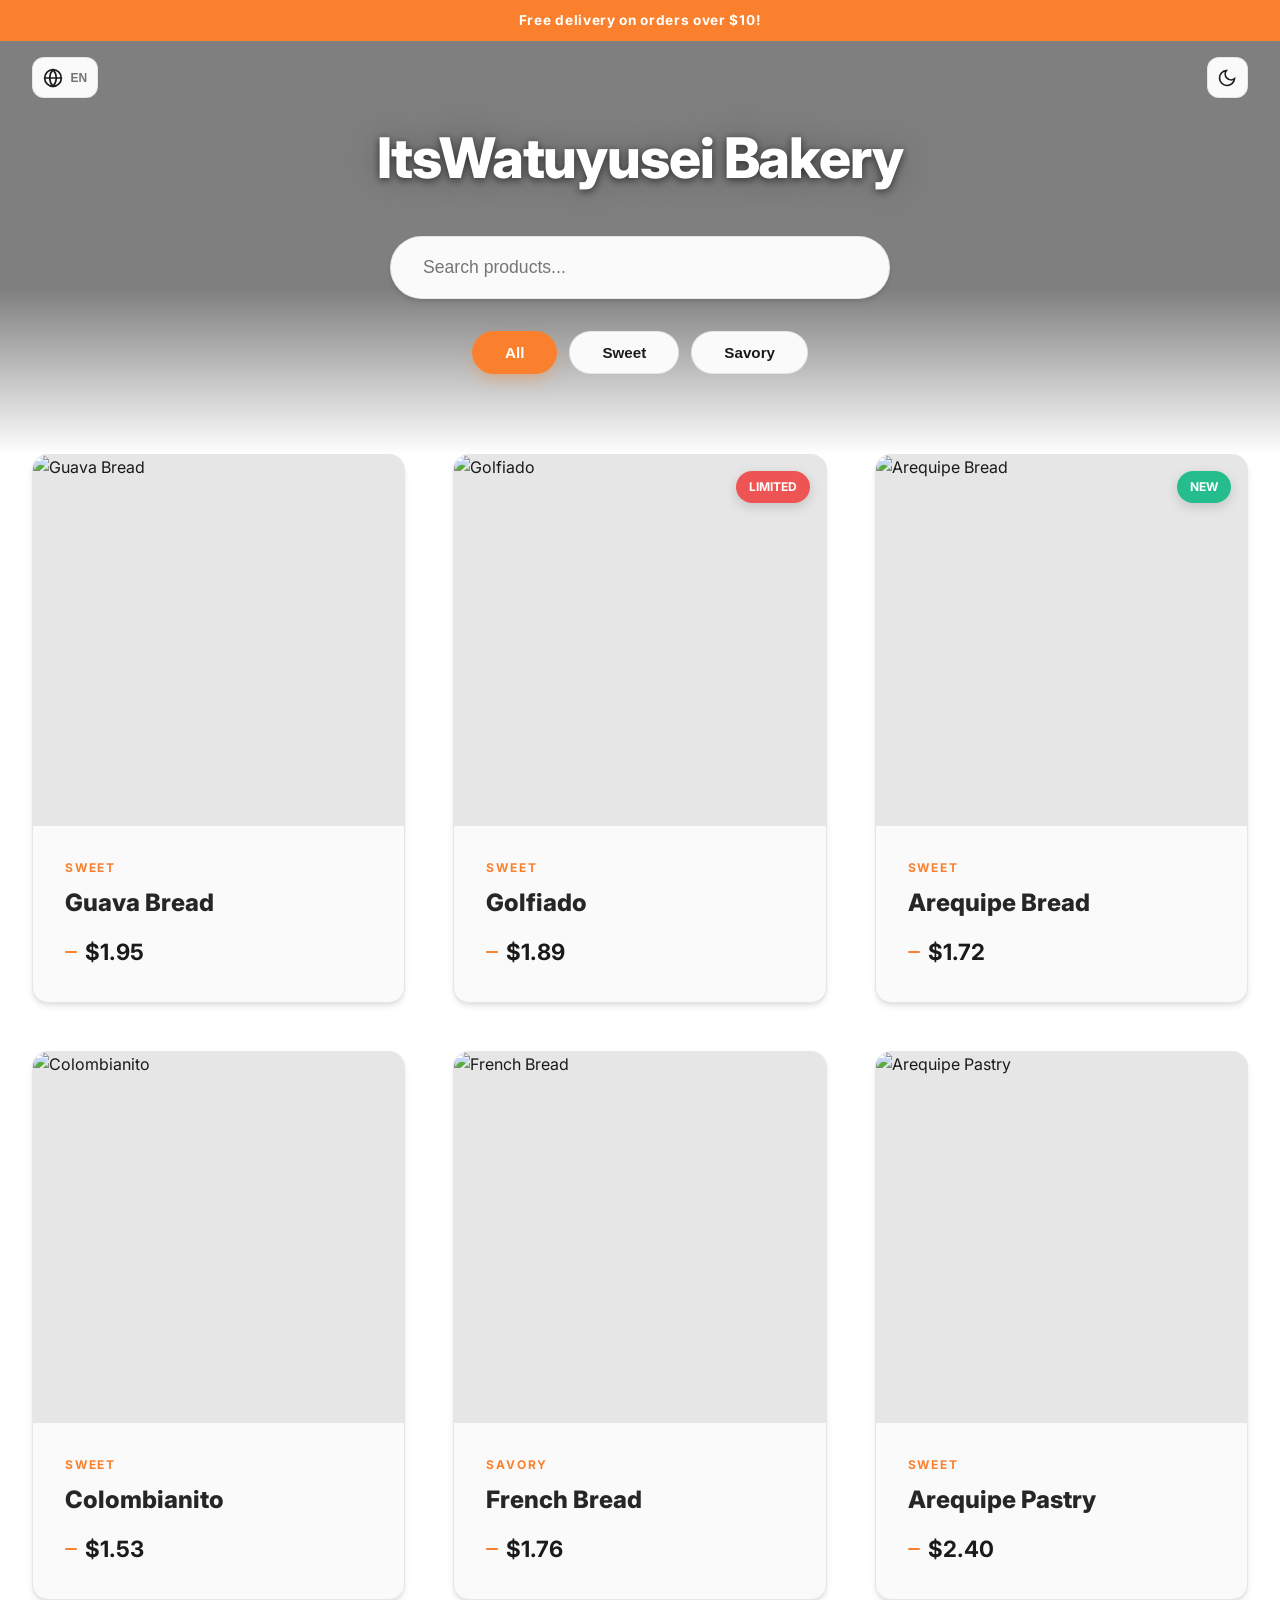
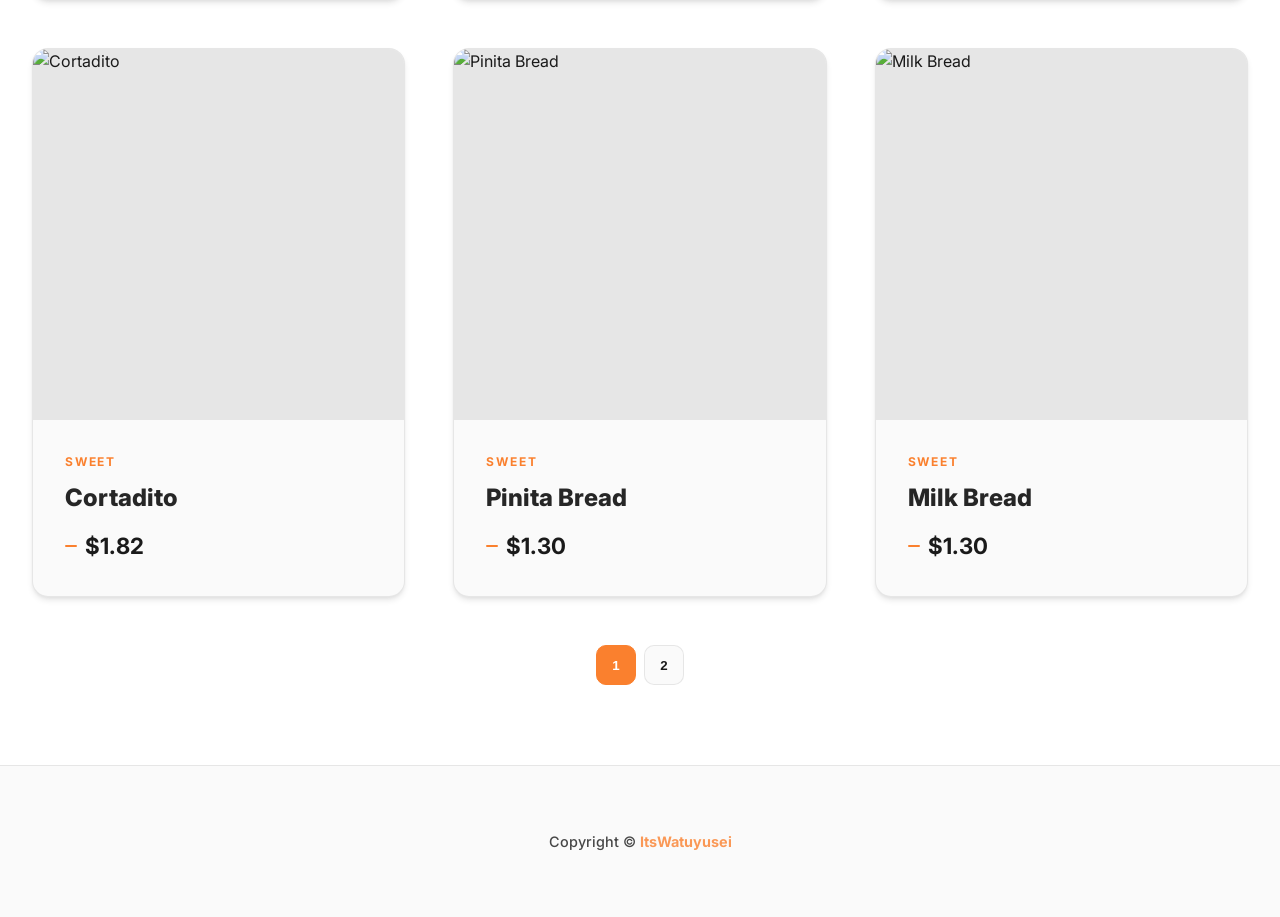
==== commit d1258938: "Add files via upload" ====
--- a/showcase/index.html
+++ b/showcase/index.html
@@ -90,6 +90,7 @@
           </div>
           <div class="modal-details">
             <div id="modalCategory" class="product-category"></div>
+            <div id="modalBadge" class="product-badge" style="display: none"></div>
             <h2 id="modalName" class="product-name"></h2>
             <p id="modalDescription" class="product-description"></p>
             <div id="modalPrice" class="product-price"></div>
@@ -110,7 +111,10 @@
     <div id="cartDrawer" class="cart-drawer">
       <div class="cart-header">
         <h2 id="cartTitle"></h2>
-        <button id="closeCart" class="close-cart">&times;</button>
+        <div class="cart-header-actions">
+          <button id="clearCartBtn" class="clear-cart-btn" aria-label="Clear cart"></button>
+          <button id="closeCart" class="close-cart">&times;</button>
+        </div>
       </div>
       <div id="cartItems" class="cart-items"></div>
       <div class="cart-footer">
--- a/showcase/assets/css/styles.css
+++ b/showcase/assets/css/styles.css
@@ -68,8 +68,15 @@
 }
 
 @keyframes promoFade {
-  from { opacity: 0; transform: translateY(10px); }
-  to { opacity: 1; transform: translateY(0); }
+  from {
+    opacity: 0;
+    transform: translateY(10px);
+  }
+
+  to {
+    opacity: 1;
+    transform: translateY(0);
+  }
 }
 
 header {
@@ -77,10 +84,9 @@
   text-align: center;
   position: relative;
   overflow: hidden;
-  background-image: url('../../bakery_background_texture_1777567586978.png');
+  background-image: url('https://encrypted-tbn0.gstatic.com/images?q=tbn:ANd9GcTJtfRYZAGTvDeMj6w45Wjai2HxKQhbssVqwg&s');
   background-size: cover;
-  background-position: center top;
-  background-attachment: scroll;
+  background-position: center;
 }
 
 header::before {
@@ -103,7 +109,7 @@
   transition: background 0.4s ease;
 }
 
-header > * {
+header>* {
   position: relative;
   z-index: 2;
 }
@@ -166,11 +172,21 @@
   height: 20px;
 }
 
-.sun-icon { display: none; }
-.moon-icon { display: block; }
-
-body.dark-mode .sun-icon { display: block; }
-body.dark-mode .moon-icon { display: none; }
+.sun-icon {
+  display: none;
+}
+
+.moon-icon {
+  display: block;
+}
+
+body.dark-mode .sun-icon {
+  display: block;
+}
+
+body.dark-mode .moon-icon {
+  display: none;
+}
 
 h1 {
   font-size: 3.5rem;
@@ -178,7 +194,7 @@
   letter-spacing: -0.02em;
   margin-bottom: 1rem;
   color: #ffffff;
-  text-shadow: 0 2px 8px rgba(0,0,0,0.6), 0 0 40px rgba(0,0,0,0.3);
+  text-shadow: 0 2px 8px rgba(0, 0, 0, 0.6), 0 0 40px rgba(0, 0, 0, 0.3);
 }
 
 .search-container {
@@ -249,6 +265,7 @@
 }
 
 .product-card {
+  position: relative;
   background-color: var(--card);
   border-radius: var(--radius);
   border: 1px solid var(--border);
@@ -267,6 +284,7 @@
     opacity: 0;
     transform: translateY(30px);
   }
+
   to {
     opacity: 1;
     transform: translateY(0);
@@ -398,12 +416,10 @@
 }
 
 .shimmer {
-  background: linear-gradient(
-    90deg,
-    var(--card) 25%,
-    var(--border) 50%,
-    var(--card) 75%
-  );
+  background: linear-gradient(90deg,
+      var(--card) 25%,
+      var(--border) 50%,
+      var(--card) 75%);
   background-size: 200% 100%;
   animation: shimmer 1.5s infinite linear;
 }
@@ -414,9 +430,24 @@
   }
 }
 
-.skeleton-image { height: 100%; width: 100%; }
-.skeleton-text { height: 24px; width: 80%; margin: 10px 0; border-radius: 6px; }
-.skeleton-price { height: 28px; width: 40%; border-radius: 6px; margin-top: 20px; }
+.skeleton-image {
+  height: 100%;
+  width: 100%;
+}
+
+.skeleton-text {
+  height: 24px;
+  width: 80%;
+  margin: 10px 0;
+  border-radius: 6px;
+}
+
+.skeleton-price {
+  height: 28px;
+  width: 40%;
+  border-radius: 6px;
+  margin-top: 20px;
+}
 
 .no-results {
   grid-column: 1 / -1;
@@ -427,8 +458,14 @@
 }
 
 @media (max-width: 768px) {
-  h1 { font-size: 2.5rem; }
-  .products-grid { gap: 1.5rem; padding: 0 1rem; }
+  h1 {
+    font-size: 2.5rem;
+  }
+
+  .products-grid {
+    gap: 1.5rem;
+    padding: 0 1rem;
+  }
 }
 
 .modal {
@@ -465,8 +502,15 @@
 }
 
 @keyframes modalPop {
-  from { transform: scale(0.9) translateY(20px); opacity: 0; }
-  to { transform: scale(1) translateY(0); opacity: 1; }
+  from {
+    transform: scale(0.9) translateY(20px);
+    opacity: 0;
+  }
+
+  to {
+    transform: scale(1) translateY(0);
+    opacity: 1;
+  }
 }
 
 .close-modal {
@@ -560,7 +604,7 @@
   background: rgba(255, 255, 255, 0.5);
   cursor: pointer;
   transition: background 0.3s ease;
-  box-shadow: 0 1px 3px rgba(0,0,0,0.3);
+  box-shadow: 0 1px 3px rgba(0, 0, 0, 0.3);
 }
 
 .dot.active {
@@ -617,7 +661,7 @@
   align-items: center;
   justify-content: center;
   text-align: center;
-  background-color: #25d366; 
+  background-color: #25d366;
   color: white;
   text-decoration: none;
   padding: 1rem;
@@ -660,8 +704,13 @@
 }
 
 @keyframes cartPop {
-  from { transform: scale(0); }
-  to   { transform: scale(1); }
+  from {
+    transform: scale(0);
+  }
+
+  to {
+    transform: scale(1);
+  }
 }
 
 .scroll-progress {
@@ -709,7 +758,7 @@
   color: white;
   border-color: var(--primary);
   transform: translateY(-5px);
-  box-shadow: 0 10px 20px rgba(0,0,0,0.1);
+  box-shadow: 0 10px 20px rgba(0, 0, 0, 0.1);
 }
 
 .back-to-top svg {
@@ -723,7 +772,7 @@
   left: 0;
   width: 100%;
   height: 100%;
-  background-color: rgba(0,0,0,0.5);
+  background-color: rgba(0, 0, 0, 0.5);
   backdrop-filter: blur(4px);
   z-index: 1900;
   opacity: 0;
@@ -745,7 +794,7 @@
   height: 100%;
   background-color: var(--card);
   backdrop-filter: blur(10px);
-  box-shadow: -10px 0 30px rgba(0,0,0,0.1);
+  box-shadow: -10px 0 30px rgba(0, 0, 0, 0.1);
   z-index: 2000;
   transition: right 0.4s cubic-bezier(0.4, 0, 0.2, 1);
   display: flex;
@@ -762,6 +811,12 @@
   display: flex;
   justify-content: space-between;
   align-items: center;
+}
+
+.cart-header-actions {
+  display: flex;
+  align-items: center;
+  gap: 1rem;
 }
 
 .close-cart {
@@ -770,6 +825,7 @@
   font-size: 2rem;
   color: var(--foreground);
   cursor: pointer;
+  line-height: 1;
 }
 
 .cart-items {
@@ -845,6 +901,32 @@
   margin-bottom: 1rem;
 }
 
+.clear-cart-btn {
+  background: none;
+  border: none;
+  color: #ff4444;
+  font-size: 0.75rem;
+  font-weight: 700;
+  cursor: pointer;
+  padding: 0.4rem 0.8rem;
+  opacity: 0.5;
+  transition: all 0.3s ease;
+  text-transform: uppercase;
+  letter-spacing: 0.05em;
+  border: 1px solid transparent;
+  border-radius: 6px;
+}
+
+.clear-cart-btn:hover:not(:disabled) {
+  opacity: 1;
+  background-color: rgba(255, 68, 68, 0.1);
+  border-color: rgba(255, 68, 68, 0.2);
+}
+
+.clear-cart-btn:disabled {
+  display: none;
+}
+
 .checkout-btn {
   width: 100%;
   background-color: #25d366;
@@ -871,17 +953,27 @@
 }
 
 @media (max-width: 768px) {
-  h1 { font-size: 2.5rem; }
-  .products-grid { gap: 1.5rem; padding: 0 1rem; }
+  h1 {
+    font-size: 2.5rem;
+  }
+
+  .products-grid {
+    gap: 1.5rem;
+    padding: 0 1rem;
+  }
+
   .modal-body {
     grid-template-columns: 1fr;
   }
+
   .modal-details {
     padding: 2rem;
   }
+
   .modal {
     padding: 1rem;
   }
+
   .modal-image-container {
     aspect-ratio: 16/9;
   }
@@ -891,27 +983,37 @@
   header {
     padding: 1.5rem 1rem 3rem;
   }
-  h1 { font-size: 2rem; }
+
+  h1 {
+    font-size: 2rem;
+  }
+
   .filters {
     gap: 0.5rem;
     margin-bottom: 2.5rem;
   }
+
   .filter-btn {
     padding: 0.6rem 1.2rem;
     font-size: 0.85rem;
   }
+
   .product-card {
     border-radius: 12px;
   }
+
   .product-info {
     padding: 1.5rem;
   }
+
   .product-name {
     font-size: 1.25rem;
   }
+
   .modal-content {
     border-radius: 16px;
   }
+
   .modal-details {
     padding: 1.5rem;
   }
@@ -921,7 +1023,78 @@
   body {
     background-attachment: scroll;
   }
+
   .product-card:hover {
     transform: none;
   }
 }
+
+/* Badges */
+.product-badge {
+  position: absolute;
+  top: 1rem;
+  right: 1rem;
+  padding: 0.4rem 0.8rem;
+  border-radius: 2rem;
+  font-size: 0.75rem;
+  font-weight: 700;
+  text-transform: uppercase;
+  z-index: 10;
+  box-shadow: 0 4px 12px rgba(0, 0, 0, 0.15);
+  backdrop-filter: blur(4px);
+}
+
+.product-badge.bestseller {
+  background: rgba(245, 158, 11, 0.9);
+  /* Amber */
+  color: white;
+}
+
+.product-badge.new {
+  background: rgba(16, 185, 129, 0.9);
+  /* Emerald */
+  color: white;
+}
+
+.product-badge.limited {
+  background: rgba(239, 68, 68, 0.9);
+  /* Red */
+  color: white;
+}
+
+/* Flying Animation */
+.flying-item {
+  position: fixed;
+  z-index: 9999;
+  pointer-events: none;
+  transition: all 0.8s cubic-bezier(0.175, 0.885, 0.32, 1.275);
+  border-radius: 50%;
+  object-fit: cover;
+  box-shadow: 0 5px 15px rgba(0, 0, 0, 0.3);
+}
+
+@keyframes cart-shake {
+  0% {
+    transform: scale(1);
+  }
+
+  25% {
+    transform: scale(1.2) rotate(15deg);
+  }
+
+  50% {
+    transform: scale(1.2) rotate(-15deg);
+  }
+
+  75% {
+    transform: scale(1.2) rotate(10deg);
+  }
+
+  100% {
+    transform: scale(1);
+  }
+}
+
+.cart-shake {
+  animation: cart-shake 0.5s ease-out;
+}
